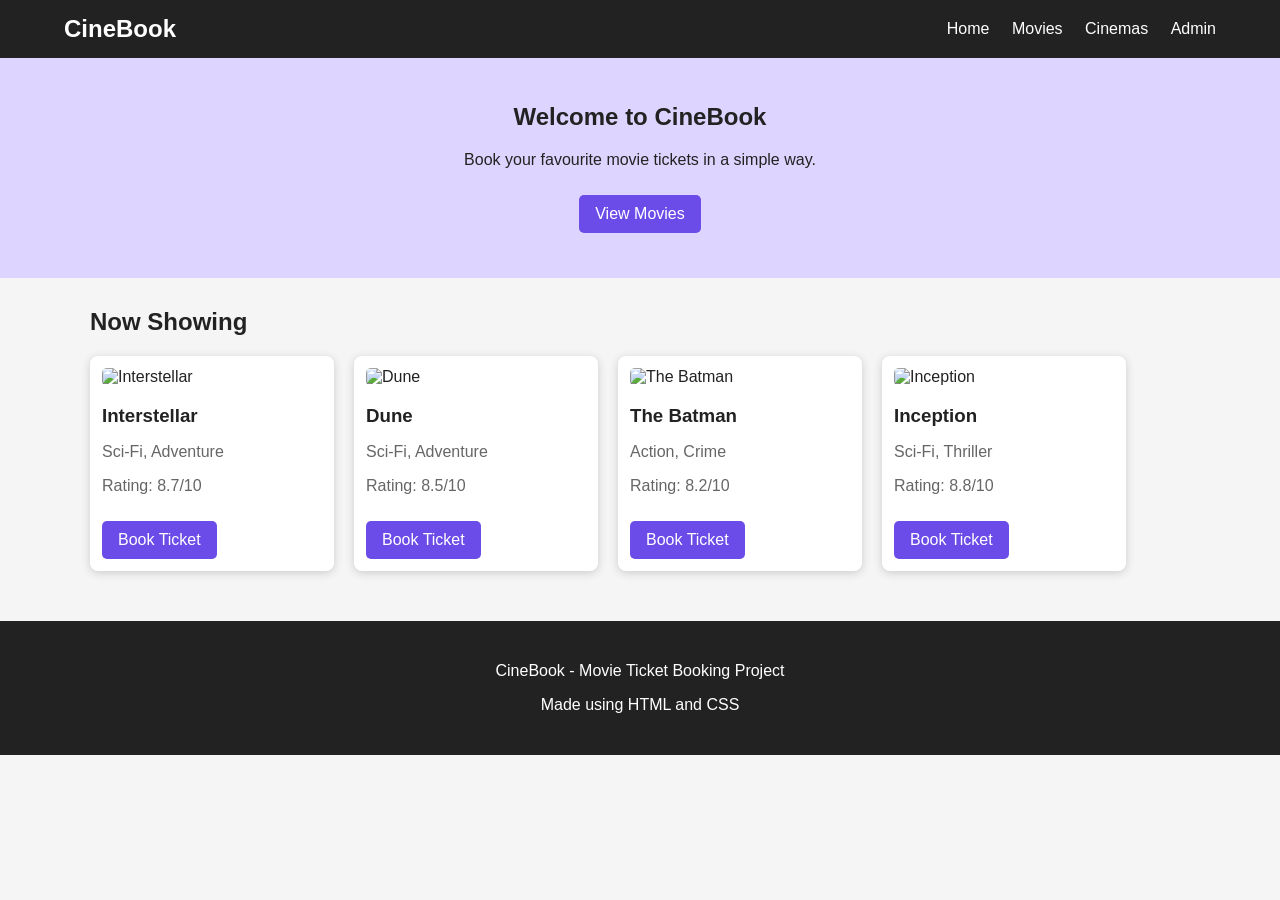
==== index.html @ 4f64648b "added initial files" ====
<!DOCTYPE html>
<html>
<head>
    <title>Home - CineBook</title>
    <meta name="viewport" content="width=device-width, initial-scale=1.0">
    <link rel="stylesheet" href="style.css">
</head>
<body>

<header>
    <nav>
        <h2>CineBook</h2>
        <div>
            <a href="index.html">Home</a>
            <a href="movies.html">Movies</a>
            <a href="cinemas.html">Cinemas</a>
            <a href="admin.html">Admin</a>
        </div>
    </nav>
</header>


<main>
    <section class="hero">
        <h1>Welcome to CineBook</h1>
        <p>Book your favourite movie tickets in a simple way.</p>
        <a class="button" href="movies.html">View Movies</a>
    </section>

    <div class="container">
        <h2>Now Showing</h2>
        <div class="movie-list">
            
    <div class="movie">
        <img src="https://images.unsplash.com/photo-1446776877081-d282a0f896e2?auto=format&fit=crop&w=500&q=80" alt="Interstellar">
        <h3>Interstellar</h3>
        <p>Sci-Fi, Adventure</p>
        <p>Rating: 8.7/10</p>
        <a class="button" href="movie-details.html">Book Ticket</a>
    </div>
    
    <div class="movie">
        <img src="https://images.unsplash.com/photo-1518709268805-4e9042af9f23?auto=format&fit=crop&w=500&q=80" alt="Dune">
        <h3>Dune</h3>
        <p>Sci-Fi, Adventure</p>
        <p>Rating: 8.5/10</p>
        <a class="button" href="movie-details.html">Book Ticket</a>
    </div>
    
    <div class="movie">
        <img src="https://images.unsplash.com/photo-1509347528160-9a9e33742cdb?auto=format&fit=crop&w=500&q=80" alt="The Batman">
        <h3>The Batman</h3>
        <p>Action, Crime</p>
        <p>Rating: 8.2/10</p>
        <a class="button" href="movie-details.html">Book Ticket</a>
    </div>
    
    <div class="movie">
        <img src="https://images.unsplash.com/photo-1536440136628-849c177e76a1?auto=format&fit=crop&w=500&q=80" alt="Inception">
        <h3>Inception</h3>
        <p>Sci-Fi, Thriller</p>
        <p>Rating: 8.8/10</p>
        <a class="button" href="movie-details.html">Book Ticket</a>
    </div>
    
        </div>
    </div>
</main>


<footer>
    <p>CineBook - Movie Ticket Booking Project</p>
    <p>Made using HTML and CSS</p>
</footer>

</body>
</html>
---- style.css ----
body {
    font-family: Arial, sans-serif;
    margin: 0;
    background: #f5f5f5;
    color: #222;
}

header {
    background: #222;
    color: white;
    padding: 15px 0;
}

nav {
    width: 90%;
    margin: auto;
    display: flex;
    justify-content: space-between;
    align-items: center;
}

nav h2 {
    margin: 0;
}

nav a {
    color: white;
    text-decoration: none;
    margin-left: 18px;
}

nav a:hover {
    color: #ffcc66;
}

.container {
    width: 90%;
    max-width: 1100px;
    margin: 30px auto;
}

.hero {
    background: #ddd5ff;
    padding: 45px 25px;
    text-align: center;
}

.hero h1 {
    margin-top: 0;
}

.button {
    display: inline-block;
    background: #6c4ce8;
    color: white;
    padding: 10px 16px;
    text-decoration: none;
    border-radius: 5px;
    margin-top: 10px;
}

.button:hover {
    background: #5135c5;
}

.movie-list {
    display: flex;
    flex-wrap: wrap;
    gap: 20px;
}

.movie {
    background: white;
    width: 220px;
    padding: 12px;
    border-radius: 8px;
    box-shadow: 0 2px 8px #ccc;
}

.movie img {
    width: 100%;
    height: 280px;
    object-fit: cover;
    border-radius: 5px;
}

.movie h3 {
    margin-bottom: 5px;
}

.movie p {
    color: #666;
}

.box {
    background: white;
    padding: 25px;
    border-radius: 8px;
    margin-bottom: 20px;
}

.show {
    display: inline-block;
    border: 1px solid #6c4ce8;
    color: #6c4ce8;
    padding: 9px 13px;
    margin: 5px;
    text-decoration: none;
    border-radius: 4px;
}

.show:hover {
    background: #6c4ce8;
    color: white;
}

.seats {
    display: grid;
    grid-template-columns: repeat(8, 1fr);
    gap: 8px;
    max-width: 500px;
    margin: 25px auto;
}

.seat {
    background: white;
    border: 1px solid #777;
    padding: 9px 3px;
    text-align: center;
    border-radius: 4px;
}

.seat:hover {
    background: #ddd5ff;
}

.booked {
    background: #bbb;
    color: #777;
}

input, select {
    width: 100%;
    padding: 10px;
    margin: 7px 0 15px;
    box-sizing: border-box;
}

table {
    width: 100%;
    background: white;
    border-collapse: collapse;
}

th, td {
    border: 1px solid #ddd;
    padding: 12px;
    text-align: left;
}

th {
    background: #eee;
}

footer {
    margin-top: 50px;
    background: #222;
    color: white;
    text-align: center;
    padding: 25px;
}

@media (max-width: 700px) {
    nav {
        flex-direction: column;
        gap: 12px;
    }

    nav a {
        margin: 0 6px;
    }

    .movie-list {
        justify-content: center;
    }

    .movie {
        width: 190px;
    }

    .movie img {
        height: 240px;
    }

    .seats {
        grid-template-columns: repeat(4, 1fr);
    }
}
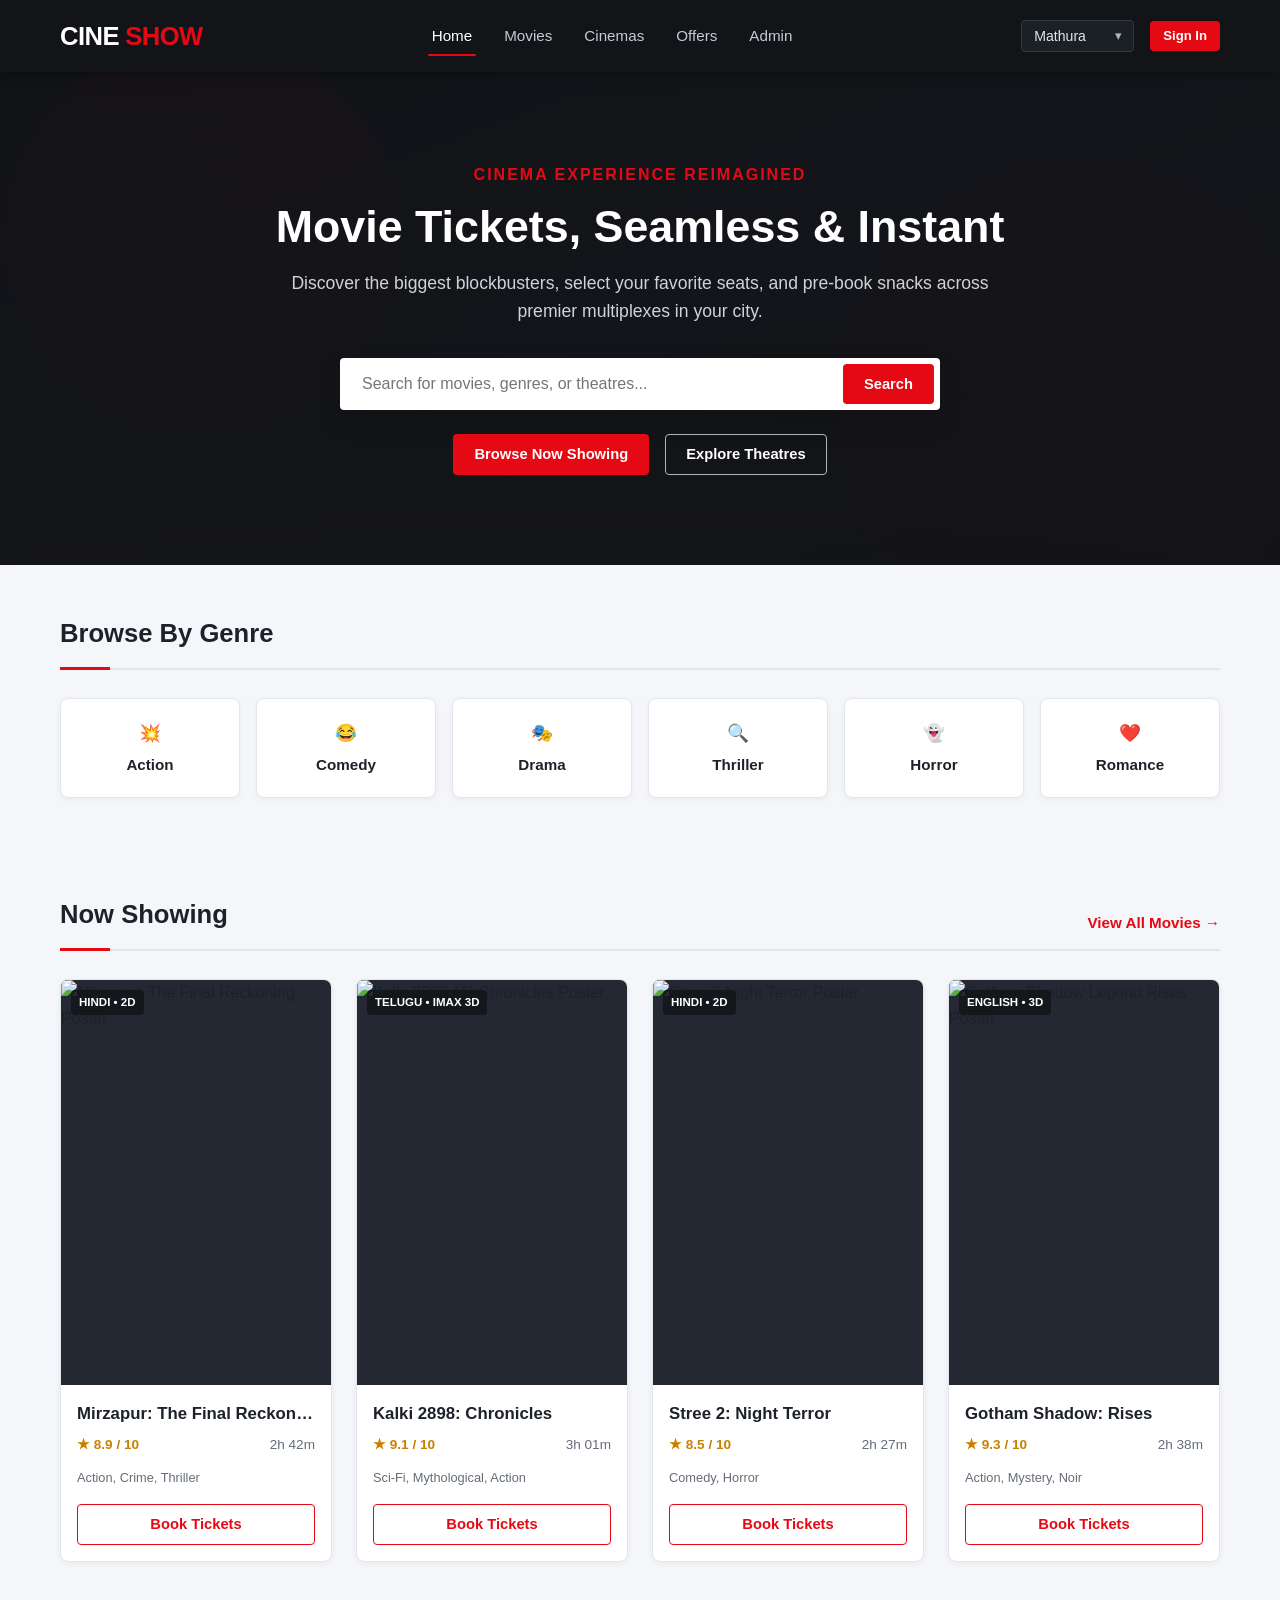
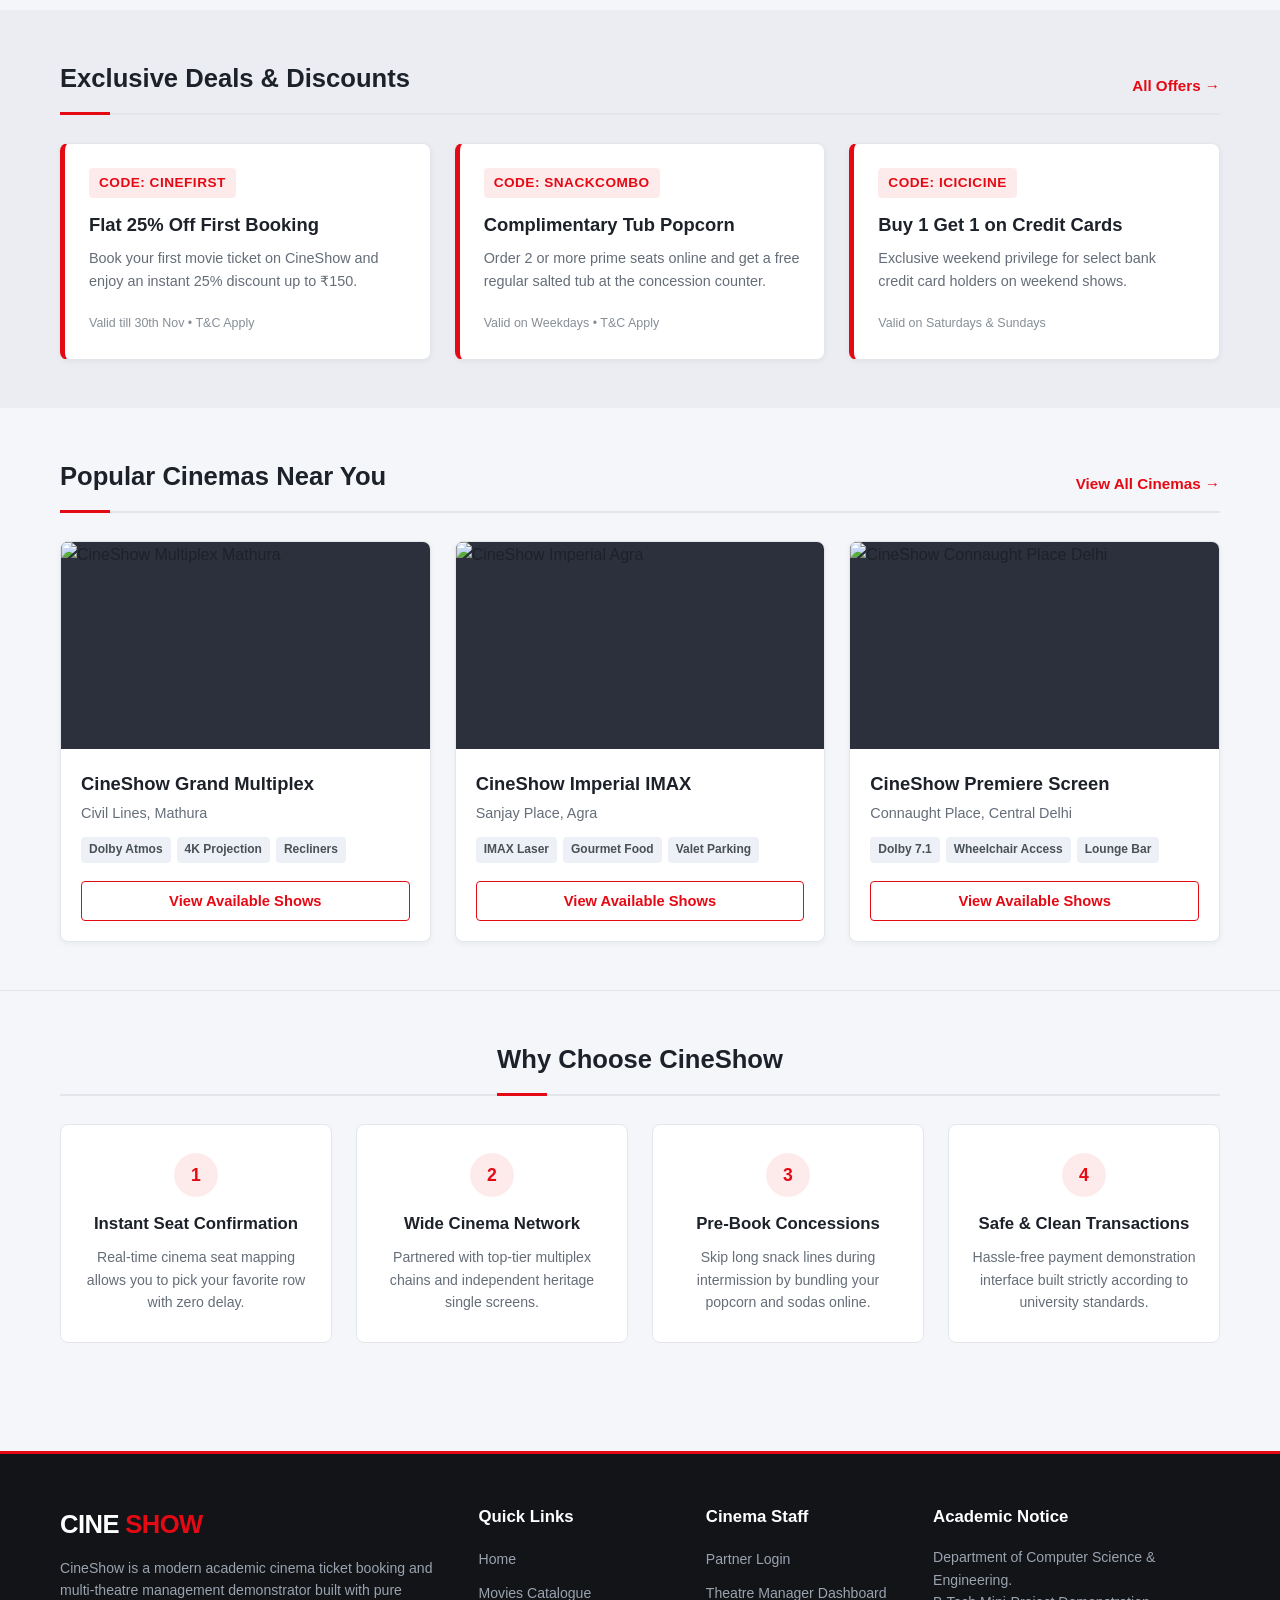
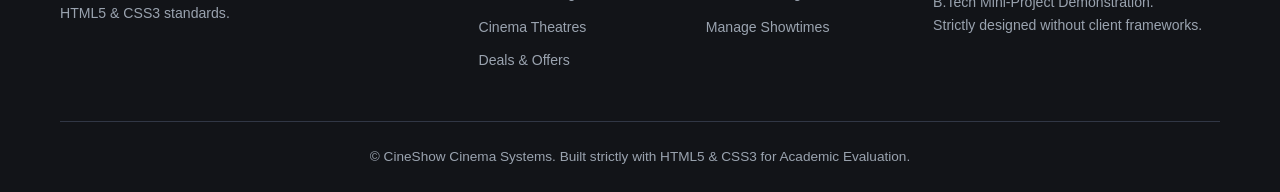
==== commit 14b6dec3: "Sandesh: Added initial files and style.css with images" ====
--- a/index.html
+++ b/index.html
@@ -1,77 +1,338 @@
 <!DOCTYPE html>
-<html>
+<html lang="en">
 <head>
-    <title>Home - CineBook</title>
-    <meta name="viewport" content="width=device-width, initial-scale=1.0">
-    <link rel="stylesheet" href="style.css">
+  <meta charset="UTF-8">
+  <meta name="viewport" content="width=device-width, initial-scale=1.0">
+  <title>CineShow | Movie Ticket Booking & Cinema Platform</title>
+  <link rel="stylesheet" href="css/style.css">
 </head>
 <body>
 
-<header>
-    <nav>
-        <h2>CineBook</h2>
-        <div>
-            <a href="index.html">Home</a>
-            <a href="movies.html">Movies</a>
-            <a href="cinemas.html">Cinemas</a>
-            <a href="admin.html">Admin</a>
-        </div>
-    </nav>
-</header>
-
-
-<main>
-    <section class="hero">
-        <h1>Welcome to CineBook</h1>
-        <p>Book your favourite movie tickets in a simple way.</p>
-        <a class="button" href="movies.html">View Movies</a>
-    </section>
-
+  <!-- Top Global Header -->
+  <header class="site-header">
     <div class="container">
-        <h2>Now Showing</h2>
-        <div class="movie-list">
-            
-    <div class="movie">
-        <img src="https://images.unsplash.com/photo-1446776877081-d282a0f896e2?auto=format&fit=crop&w=500&q=80" alt="Interstellar">
-        <h3>Interstellar</h3>
-        <p>Sci-Fi, Adventure</p>
-        <p>Rating: 8.7/10</p>
-        <a class="button" href="movie-details.html">Book Ticket</a>
+      <a href="index.html" class="brand-logo">
+        <span>CINE</span><span class="brand-highlight">SHOW</span>
+      </a>
+
+      <nav class="site-nav" aria-label="Main Navigation">
+        <ul class="nav-links">
+          <li><a href="index.html" class="nav-link active">Home</a></li>
+          <li><a href="movies.html" class="nav-link">Movies</a></li>
+          <li><a href="cinemas.html" class="nav-link">Cinemas</a></li>
+          <li><a href="offers.html" class="nav-link">Offers</a></li>
+          <li><a href="admin.html" class="nav-link">Admin</a></li>
+        </ul>
+      </nav>
+
+      <div class="header-actions">
+        <div class="city-select-wrap">
+          <label for="headerCity" class="visually-hidden" style="display:none;">City</label>
+          <select id="headerCity" class="city-select" aria-label="Select City">
+            <option value="mathura" selected>Mathura</option>
+            <option value="agra">Agra</option>
+            <option value="delhi">Delhi NCR</option>
+            <option value="noida">Noida</option>
+          </select>
+        </div>
+        <a href="login.html" class="btn btn-primary btn-sm">Sign In</a>
+      </div>
     </div>
-    
-    <div class="movie">
-        <img src="https://images.unsplash.com/photo-1518709268805-4e9042af9f23?auto=format&fit=crop&w=500&q=80" alt="Dune">
-        <h3>Dune</h3>
-        <p>Sci-Fi, Adventure</p>
-        <p>Rating: 8.5/10</p>
-        <a class="button" href="movie-details.html">Book Ticket</a>
+  </header>
+
+  <main class="main-content">
+    <!-- Hero Banner -->
+    <section class="hero-section">
+      <div class="container hero-content">
+        <p class="hero-subtitle">Cinema Experience Reimagined</p>
+        <h1 class="hero-title">Movie Tickets, Seamless &amp; Instant</h1>
+        <p class="hero-desc">Discover the biggest blockbusters, select your favorite seats, and pre-book snacks across premier multiplexes in your city.</p>
+        
+        <form action="movies.html" method="get" class="hero-search-box">
+          <input type="search" name="q" class="hero-search-input" placeholder="Search for movies, genres, or theatres..." required>
+          <button type="submit" class="btn btn-primary">Search</button>
+        </form>
+
+        <div class="hero-cta-group">
+          <a href="movies.html" class="btn btn-primary">Browse Now Showing</a>
+          <a href="cinemas.html" class="btn btn-secondary">Explore Theatres</a>
+        </div>
+      </div>
+    </section>
+
+    <!-- Browse By Genre -->
+    <section class="section-wrapper">
+      <div class="container">
+        <div class="section-head">
+          <h2 class="section-title">Browse By Genre</h2>
+        </div>
+        <div class="grid-6">
+          <a href="movies.html" class="genre-card">
+            <div class="genre-icon">💥</div>
+            <div class="genre-name">Action</div>
+          </a>
+          <a href="movies.html" class="genre-card">
+            <div class="genre-icon">😂</div>
+            <div class="genre-name">Comedy</div>
+          </a>
+          <a href="movies.html" class="genre-card">
+            <div class="genre-icon">🎭</div>
+            <div class="genre-name">Drama</div>
+          </a>
+          <a href="movies.html" class="genre-card">
+            <div class="genre-icon">🔍</div>
+            <div class="genre-name">Thriller</div>
+          </a>
+          <a href="movies.html" class="genre-card">
+            <div class="genre-icon">👻</div>
+            <div class="genre-name">Horror</div>
+          </a>
+          <a href="movies.html" class="genre-card">
+            <div class="genre-icon">❤️</div>
+            <div class="genre-name">Romance</div>
+          </a>
+        </div>
+      </div>
+    </section>
+
+    <!-- Now Showing Section -->
+    <section class="section-wrapper">
+      <div class="container">
+        <div class="section-head">
+          <h2 class="section-title">Now Showing</h2>
+          <a href="movies.html" class="section-link">View All Movies &rarr;</a>
+        </div>
+        
+        <div class="grid-4">
+          <!-- Movie Card 1 -->
+          <article class="movie-card">
+            <div class="movie-poster-wrap">
+              <span class="movie-badge-lang">Hindi • 2D</span>
+              <img src="images/movie1.svg" alt="Mirzapur: The Final Reckoning Poster">
+            </div>
+            <div class="movie-card-body">
+              <h3 class="movie-card-title">Mirzapur: The Final Reckoning</h3>
+              <div class="movie-meta">
+                <span class="movie-rating">★ 8.9 / 10</span>
+                <span>2h 42m</span>
+              </div>
+              <p class="movie-tags">Action, Crime, Thriller</p>
+              <a href="movie-details.html" class="btn btn-outline btn-block">Book Tickets</a>
+            </div>
+          </article>
+
+          <!-- Movie Card 2 -->
+          <article class="movie-card">
+            <div class="movie-poster-wrap">
+              <span class="movie-badge-lang">Telugu • IMAX 3D</span>
+              <img src="images/movie2.svg" alt="Kalki 2898 AD Chronicles Poster">
+            </div>
+            <div class="movie-card-body">
+              <h3 class="movie-card-title">Kalki 2898: Chronicles</h3>
+              <div class="movie-meta">
+                <span class="movie-rating">★ 9.1 / 10</span>
+                <span>3h 01m</span>
+              </div>
+              <p class="movie-tags">Sci-Fi, Mythological, Action</p>
+              <a href="movie-details.html" class="btn btn-outline btn-block">Book Tickets</a>
+            </div>
+          </article>
+
+          <!-- Movie Card 3 -->
+          <article class="movie-card">
+            <div class="movie-poster-wrap">
+              <span class="movie-badge-lang">Hindi • 2D</span>
+              <img src="images/movie3.svg" alt="Stree 2 Night Terror Poster">
+            </div>
+            <div class="movie-card-body">
+              <h3 class="movie-card-title">Stree 2: Night Terror</h3>
+              <div class="movie-meta">
+                <span class="movie-rating">★ 8.5 / 10</span>
+                <span>2h 27m</span>
+              </div>
+              <p class="movie-tags">Comedy, Horror</p>
+              <a href="movie-details.html" class="btn btn-outline btn-block">Book Tickets</a>
+            </div>
+          </article>
+
+          <!-- Movie Card 4 -->
+          <article class="movie-card">
+            <div class="movie-poster-wrap">
+              <span class="movie-badge-lang">English • 3D</span>
+              <img src="images/movie5.svg" alt="Gotham Shadow Legend Rises Poster">
+            </div>
+            <div class="movie-card-body">
+              <h3 class="movie-card-title">Gotham Shadow: Rises</h3>
+              <div class="movie-meta">
+                <span class="movie-rating">★ 9.3 / 10</span>
+                <span>2h 38m</span>
+              </div>
+              <p class="movie-tags">Action, Mystery, Noir</p>
+              <a href="movie-details.html" class="btn btn-outline btn-block">Book Tickets</a>
+            </div>
+          </article>
+        </div>
+      </div>
+    </section>
+
+    <!-- Offers & Promotions Banner Section -->
+    <section class="section-wrapper" style="background-color: #ebedf2;">
+      <div class="container">
+        <div class="section-head">
+          <h2 class="section-title">Exclusive Deals &amp; Discounts</h2>
+          <a href="offers.html" class="section-link">All Offers &rarr;</a>
+        </div>
+        <div class="grid-3">
+          <div class="offer-card">
+            <span class="offer-code-badge">CODE: CINEFIRST</span>
+            <h3 class="offer-title">Flat 25% Off First Booking</h3>
+            <p class="offer-desc">Book your first movie ticket on CineShow and enjoy an instant 25% discount up to ₹150.</p>
+            <span class="offer-expiry">Valid till 30th Nov • T&amp;C Apply</span>
+          </div>
+          <div class="offer-card">
+            <span class="offer-code-badge">CODE: SNACKCOMBO</span>
+            <h3 class="offer-title">Complimentary Tub Popcorn</h3>
+            <p class="offer-desc">Order 2 or more prime seats online and get a free regular salted tub at the concession counter.</p>
+            <span class="offer-expiry">Valid on Weekdays • T&amp;C Apply</span>
+          </div>
+          <div class="offer-card">
+            <span class="offer-code-badge">CODE: ICICICINE</span>
+            <h3 class="offer-title">Buy 1 Get 1 on Credit Cards</h3>
+            <p class="offer-desc">Exclusive weekend privilege for select bank credit card holders on weekend shows.</p>
+            <span class="offer-expiry">Valid on Saturdays &amp; Sundays</span>
+          </div>
+        </div>
+      </div>
+    </section>
+
+    <!-- Popular Theatres -->
+    <section class="section-wrapper">
+      <div class="container">
+        <div class="section-head">
+          <h2 class="section-title">Popular Cinemas Near You</h2>
+          <a href="cinemas.html" class="section-link">View All Cinemas &rarr;</a>
+        </div>
+        <div class="grid-3">
+          <article class="cinema-card">
+            <div class="cinema-card-img">
+              <img src="images/cinema1.svg" alt="CineShow Multiplex Mathura">
+            </div>
+            <div class="cinema-card-content">
+              <h3 class="cinema-card-title">CineShow Grand Multiplex</h3>
+              <p class="cinema-card-location">Civil Lines, Mathura</p>
+              <div class="cinema-facility-tags">
+                <span class="tag-pill">Dolby Atmos</span>
+                <span class="tag-pill">4K Projection</span>
+                <span class="tag-pill">Recliners</span>
+              </div>
+              <a href="cinema-details.html" class="btn btn-outline btn-block">View Available Shows</a>
+            </div>
+          </article>
+
+          <article class="cinema-card">
+            <div class="cinema-card-img">
+              <img src="images/cinema2.svg" alt="CineShow Imperial Agra">
+            </div>
+            <div class="cinema-card-content">
+              <h3 class="cinema-card-title">CineShow Imperial IMAX</h3>
+              <p class="cinema-card-location">Sanjay Place, Agra</p>
+              <div class="cinema-facility-tags">
+                <span class="tag-pill">IMAX Laser</span>
+                <span class="tag-pill">Gourmet Food</span>
+                <span class="tag-pill">Valet Parking</span>
+              </div>
+              <a href="cinema-details.html" class="btn btn-outline btn-block">View Available Shows</a>
+            </div>
+          </article>
+
+          <article class="cinema-card">
+            <div class="cinema-card-img">
+              <img src="images/cinema3.svg" alt="CineShow Connaught Place Delhi">
+            </div>
+            <div class="cinema-card-content">
+              <h3 class="cinema-card-title">CineShow Premiere Screen</h3>
+              <p class="cinema-card-location">Connaught Place, Central Delhi</p>
+              <div class="cinema-facility-tags">
+                <span class="tag-pill">Dolby 7.1</span>
+                <span class="tag-pill">Wheelchair Access</span>
+                <span class="tag-pill">Lounge Bar</span>
+              </div>
+              <a href="cinema-details.html" class="btn btn-outline btn-block">View Available Shows</a>
+            </div>
+          </article>
+        </div>
+      </div>
+    </section>
+
+    <!-- Why CineShow -->
+    <section class="section-wrapper" style="border-top: 1px solid var(--border-color);">
+      <div class="container">
+        <div class="section-head" style="justify-content: center; text-align: center;">
+          <h2 class="section-title">Why Choose CineShow</h2>
+        </div>
+        <div class="features-container">
+          <div class="feature-box">
+            <div class="feature-number">1</div>
+            <h3 class="feature-title">Instant Seat Confirmation</h3>
+            <p class="feature-desc">Real-time cinema seat mapping allows you to pick your favorite row with zero delay.</p>
+          </div>
+          <div class="feature-box">
+            <div class="feature-number">2</div>
+            <h3 class="feature-title">Wide Cinema Network</h3>
+            <p class="feature-desc">Partnered with top-tier multiplex chains and independent heritage single screens.</p>
+          </div>
+          <div class="feature-box">
+            <div class="feature-number">3</div>
+            <h3 class="feature-title">Pre-Book Concessions</h3>
+            <p class="feature-desc">Skip long snack lines during intermission by bundling your popcorn and sodas online.</p>
+          </div>
+          <div class="feature-box">
+            <div class="feature-number">4</div>
+            <h3 class="feature-title">Safe &amp; Clean Transactions</h3>
+            <p class="feature-desc">Hassle-free payment demonstration interface built strictly according to university standards.</p>
+          </div>
+        </div>
+      </div>
+    </section>
+  </main>
+
+  <!-- Global Footer -->
+  <footer class="site-footer">
+    <div class="container">
+      <div class="footer-top-grid">
+        <div class="footer-col">
+          <div class="brand-logo" style="margin-bottom: 12px;">
+            <span>CINE</span><span class="brand-highlight">SHOW</span>
+          </div>
+          <p>CineShow is a modern academic cinema ticket booking and multi-theatre management demonstrator built with pure HTML5 &amp; CSS3 standards.</p>
+        </div>
+        <div class="footer-col">
+          <h4>Quick Links</h4>
+          <ul class="footer-links">
+            <li><a href="index.html">Home</a></li>
+            <li><a href="movies.html">Movies Catalogue</a></li>
+            <li><a href="cinemas.html">Cinema Theatres</a></li>
+            <li><a href="offers.html">Deals &amp; Offers</a></li>
+          </ul>
+        </div>
+        <div class="footer-col">
+          <h4>Cinema Staff</h4>
+          <ul class="footer-links">
+            <li><a href="login.html">Partner Login</a></li>
+            <li><a href="admin.html">Theatre Manager Dashboard</a></li>
+            <li><a href="admin.html">Manage Showtimes</a></li>
+          </ul>
+        </div>
+        <div class="footer-col">
+          <h4>Academic Notice</h4>
+          <p>Department of Computer Science &amp; Engineering.<br>B.Tech Mini-Project Demonstration.<br>Strictly designed without client frameworks.</p>
+        </div>
+      </div>
+      <div class="footer-bottom">
+        <p>&copy; CineShow Cinema Systems. Built strictly with HTML5 &amp; CSS3 for Academic Evaluation.</p>
+      </div>
     </div>
-    
-    <div class="movie">
-        <img src="https://images.unsplash.com/photo-1509347528160-9a9e33742cdb?auto=format&fit=crop&w=500&q=80" alt="The Batman">
-        <h3>The Batman</h3>
-        <p>Action, Crime</p>
-        <p>Rating: 8.2/10</p>
-        <a class="button" href="movie-details.html">Book Ticket</a>
-    </div>
-    
-    <div class="movie">
-        <img src="https://images.unsplash.com/photo-1536440136628-849c177e76a1?auto=format&fit=crop&w=500&q=80" alt="Inception">
-        <h3>Inception</h3>
-        <p>Sci-Fi, Thriller</p>
-        <p>Rating: 8.8/10</p>
-        <a class="button" href="movie-details.html">Book Ticket</a>
-    </div>
-    
-        </div>
-    </div>
-</main>
-
-
-<footer>
-    <p>CineBook - Movie Ticket Booking Project</p>
-    <p>Made using HTML and CSS</p>
-</footer>
+  </footer>
 
 </body>
 </html>
--- a/css/style.css
+++ b/css/style.css
@@ -0,0 +1,1570 @@
+/* ==========================================================================
+   CineShow - Movie Ticket Booking & Cinema Management System
+   Unified Stylesheet (Pure CSS3)
+   ========================================================================== */
+
+/* 1. CSS Variables & Theme Definition */
+:root {
+  --primary: #e50914;
+  --primary-hover: #b80710;
+  --primary-soft: rgba(229, 9, 20, 0.08);
+  --dark: #121418;
+  --dark-surface: #1b1f26;
+  --dark-card: #232832;
+  --bg-color: #f4f6f9;
+  --surface: #ffffff;
+  --text-main: #1d2129;
+  --text-muted: #656d78;
+  --text-light: #ffffff;
+  --border-color: #e2e6eb;
+  --border-dark: #313745;
+  --rating-gold: #f5a623;
+  --seat-available: #e4e7eb;
+  --seat-selected: #e50914;
+  --seat-booked: #8c96a3;
+  --success: #28a745;
+
+  /* Typography & Sizing */
+  --font-stack: -apple-system, BlinkMacSystemFont, "Segoe UI", Roboto, Oxygen, Ubuntu, Cantarell, "Open Sans", sans-serif;
+  --radius-sm: 4px;
+  --radius-md: 8px;
+  --radius-lg: 12px;
+  --shadow-sm: 0 2px 6px rgba(0, 0, 0, 0.05);
+  --shadow-md: 0 6px 16px rgba(0, 0, 0, 0.08);
+  --shadow-lg: 0 12px 28px rgba(0, 0, 0, 0.12);
+  --transition: all 0.25s ease-in-out;
+  --container-max: 1200px;
+}
+
+/* 2. Reset & Box Sizing */
+*, *::before, *::after {
+  box-sizing: border-box;
+  margin: 0;
+  padding: 0;
+}
+
+html {
+  font-size: 16px;
+  scroll-behavior: smooth;
+}
+
+body {
+  font-family: var(--font-stack);
+  background-color: var(--bg-color);
+  color: var(--text-main);
+  line-height: 1.6;
+  min-height: 100vh;
+  display: flex;
+  flex-direction: column;
+}
+
+img {
+  max-width: 100%;
+  height: auto;
+  display: block;
+}
+
+a {
+  color: inherit;
+  text-decoration: none;
+  transition: var(--transition);
+}
+
+ul, ol {
+  list-style: none;
+}
+
+/* 3. Base Layout Containers */
+.container {
+  width: 100%;
+  max-width: var(--container-max);
+  margin-left: auto;
+  margin-right: auto;
+  padding-left: 20px;
+  padding-right: 20px;
+}
+
+.main-content {
+  flex: 1 0 auto;
+  padding-bottom: 60px;
+}
+
+.page-header-band {
+  background: linear-gradient(135deg, var(--dark) 0%, var(--dark-surface) 100%);
+  color: var(--text-light);
+  padding: 40px 0;
+  margin-bottom: 40px;
+  border-bottom: 3px solid var(--primary);
+}
+
+.page-header-band h1 {
+  font-size: 2rem;
+  font-weight: 700;
+  margin-bottom: 8px;
+}
+
+.page-header-band p {
+  color: #adb5bd;
+  font-size: 1rem;
+}
+
+/* 4. Global Header & Navigation */
+.site-header {
+  background-color: var(--dark);
+  color: var(--text-light);
+  position: sticky;
+  top: 0;
+  z-index: 1000;
+  box-shadow: 0 4px 12px rgba(0, 0, 0, 0.25);
+}
+
+.site-header .container {
+  display: flex;
+  align-items: center;
+  justify-content: space-between;
+  height: 72px;
+}
+
+.brand-logo {
+  display: flex;
+  align-items: center;
+  gap: 6px;
+  font-size: 1.6rem;
+  font-weight: 800;
+  letter-spacing: -0.5px;
+  color: var(--text-light);
+}
+
+.brand-logo .brand-highlight {
+  color: var(--primary);
+}
+
+.site-nav {
+  display: flex;
+  align-items: center;
+}
+
+.nav-links {
+  display: flex;
+  align-items: center;
+  gap: 24px;
+}
+
+.nav-link {
+  font-size: 0.95rem;
+  font-weight: 500;
+  color: #c5cbd5;
+  padding: 8px 4px;
+  position: relative;
+}
+
+.nav-link:hover,
+.nav-link.active {
+  color: var(--text-light);
+}
+
+.nav-link.active::after {
+  content: "";
+  position: absolute;
+  bottom: -4px;
+  left: 0;
+  width: 100%;
+  height: 2px;
+  background-color: var(--primary);
+  border-radius: 2px;
+}
+
+.header-actions {
+  display: flex;
+  align-items: center;
+  gap: 16px;
+}
+
+.city-select-wrap {
+  position: relative;
+}
+
+.city-select {
+  appearance: none;
+  -webkit-appearance: none;
+  background: var(--dark-surface);
+  border: 1px solid var(--border-dark);
+  color: #e2e6eb;
+  padding: 7px 32px 7px 12px;
+  border-radius: var(--radius-sm);
+  font-size: 0.88rem;
+  font-weight: 500;
+  cursor: pointer;
+  outline: none;
+}
+
+.city-select:focus {
+  border-color: var(--primary);
+}
+
+.city-select-wrap::after {
+  content: "▾";
+  position: absolute;
+  right: 12px;
+  top: 50%;
+  transform: translateY(-50%);
+  color: #adb5bd;
+  pointer-events: none;
+  font-size: 0.8rem;
+}
+
+/* 5. Buttons */
+.btn {
+  display: inline-flex;
+  align-items: center;
+  justify-content: center;
+  padding: 9px 20px;
+  font-size: 0.92rem;
+  font-weight: 600;
+  border-radius: var(--radius-sm);
+  border: 1px solid transparent;
+  cursor: pointer;
+  text-align: center;
+  transition: var(--transition);
+  line-height: 1.4;
+}
+
+.btn-primary {
+  background-color: var(--primary);
+  color: var(--text-light);
+}
+
+.btn-primary:hover {
+  background-color: var(--primary-hover);
+  color: var(--text-light);
+}
+
+.btn-secondary {
+  background-color: transparent;
+  border-color: #adb5bd;
+  color: var(--text-light);
+}
+
+.btn-secondary:hover {
+  background-color: rgba(255, 255, 255, 0.1);
+  color: var(--text-light);
+}
+
+.btn-outline {
+  background-color: transparent;
+  border-color: var(--primary);
+  color: var(--primary);
+}
+
+.btn-outline:hover {
+  background-color: var(--primary);
+  color: var(--text-light);
+}
+
+.btn-sm {
+  padding: 5px 12px;
+  font-size: 0.82rem;
+}
+
+.btn-block {
+  display: block;
+  width: 100%;
+}
+
+/* 6. Hero Section (Home) */
+.hero-section {
+  position: relative;
+  background: linear-gradient(rgba(18, 20, 24, 0.85), rgba(18, 20, 24, 0.95)),
+              url('../images/hero-banner.svg') center/cover no-repeat;
+  color: var(--text-light);
+  padding: 90px 0;
+  text-align: center;
+}
+
+.hero-content {
+  max-width: 800px;
+  margin: 0 auto;
+}
+
+.hero-subtitle {
+  color: var(--primary);
+  font-size: 1rem;
+  font-weight: 700;
+  text-transform: uppercase;
+  letter-spacing: 2px;
+  margin-bottom: 12px;
+}
+
+.hero-title {
+  font-size: 2.8rem;
+  font-weight: 800;
+  line-height: 1.2;
+  margin-bottom: 16px;
+}
+
+.hero-desc {
+  font-size: 1.1rem;
+  color: #ced4da;
+  margin-bottom: 32px;
+}
+
+.hero-search-box {
+  display: flex;
+  max-width: 600px;
+  margin: 0 auto 24px;
+  background: var(--surface);
+  border-radius: var(--radius-sm);
+  padding: 6px;
+  box-shadow: var(--shadow-lg);
+}
+
+.hero-search-input {
+  flex: 1;
+  border: none;
+  padding: 10px 16px;
+  font-size: 1rem;
+  outline: none;
+  color: var(--text-main);
+}
+
+.hero-cta-group {
+  display: flex;
+  justify-content: center;
+  gap: 16px;
+}
+
+/* 7. Section Titles & Grids */
+.section-wrapper {
+  padding: 48px 0;
+}
+
+.section-head {
+  display: flex;
+  align-items: flex-end;
+  justify-content: space-between;
+  margin-bottom: 28px;
+  border-bottom: 2px solid var(--border-color);
+  padding-bottom: 14px;
+}
+
+.section-title {
+  font-size: 1.6rem;
+  font-weight: 700;
+  color: var(--text-main);
+  position: relative;
+}
+
+.section-title::after {
+  content: "";
+  position: absolute;
+  bottom: -16px;
+  left: 0;
+  width: 50px;
+  height: 3px;
+  background-color: var(--primary);
+}
+
+.section-link {
+  color: var(--primary);
+  font-weight: 600;
+  font-size: 0.95rem;
+}
+
+.section-link:hover {
+  text-decoration: underline;
+}
+
+/* Grid Systems */
+.grid-4 {
+  display: grid;
+  grid-template-columns: repeat(4, 1fr);
+  gap: 24px;
+}
+
+.grid-3 {
+  display: grid;
+  grid-template-columns: repeat(3, 1fr);
+  gap: 24px;
+}
+
+.grid-6 {
+  display: grid;
+  grid-template-columns: repeat(6, 1fr);
+  gap: 16px;
+}
+
+/* 8. Genre Pill Cards */
+.genre-card {
+  background: var(--surface);
+  border: 1px solid var(--border-color);
+  border-radius: var(--radius-md);
+  padding: 20px 12px;
+  text-align: center;
+  box-shadow: var(--shadow-sm);
+  transition: var(--transition);
+}
+
+.genre-card:hover {
+  border-color: var(--primary);
+  transform: translateY(-3px);
+  box-shadow: var(--shadow-md);
+}
+
+.genre-icon {
+  font-size: 1.1rem;
+  font-weight: 700;
+  color: var(--primary);
+  margin-bottom: 6px;
+}
+
+.genre-name {
+  font-size: 0.95rem;
+  font-weight: 600;
+}
+
+/* 9. Movie Cards */
+.movie-card {
+  background: var(--surface);
+  border-radius: var(--radius-md);
+  overflow: hidden;
+  box-shadow: var(--shadow-sm);
+  border: 1px solid var(--border-color);
+  display: flex;
+  flex-direction: column;
+  transition: var(--transition);
+}
+
+.movie-card:hover {
+  transform: translateY(-5px);
+  box-shadow: var(--shadow-md);
+}
+
+.movie-poster-wrap {
+  position: relative;
+  background: #232832;
+  aspect-ratio: 2/3;
+  overflow: hidden;
+}
+
+.movie-poster-wrap img {
+  width: 100%;
+  height: 100%;
+  object-fit: cover;
+}
+
+.movie-badge-lang {
+  position: absolute;
+  top: 10px;
+  left: 10px;
+  background: rgba(18, 20, 24, 0.85);
+  color: #fff;
+  font-size: 0.72rem;
+  font-weight: 600;
+  padding: 3px 8px;
+  border-radius: var(--radius-sm);
+  text-transform: uppercase;
+}
+
+.movie-card-body {
+  padding: 16px;
+  display: flex;
+  flex-direction: column;
+  flex: 1;
+}
+
+.movie-card-title {
+  font-size: 1.05rem;
+  font-weight: 700;
+  margin-bottom: 6px;
+  white-space: nowrap;
+  overflow: hidden;
+  text-overflow: ellipsis;
+}
+
+.movie-meta {
+  display: flex;
+  align-items: center;
+  justify-content: space-between;
+  font-size: 0.85rem;
+  color: var(--text-muted);
+  margin-bottom: 12px;
+}
+
+.movie-rating {
+  font-weight: 700;
+  color: #c98000;
+}
+
+.movie-tags {
+  font-size: 0.8rem;
+  color: var(--text-muted);
+  margin-bottom: 16px;
+  flex-grow: 1;
+}
+
+/* 10. Cinema Cards */
+.cinema-card {
+  background: var(--surface);
+  border-radius: var(--radius-md);
+  border: 1px solid var(--border-color);
+  overflow: hidden;
+  box-shadow: var(--shadow-sm);
+  display: flex;
+  flex-direction: column;
+  transition: var(--transition);
+}
+
+.cinema-card:hover {
+  box-shadow: var(--shadow-md);
+  transform: translateY(-3px);
+}
+
+.cinema-card-img {
+  aspect-ratio: 16/9;
+  background: #2b303c;
+}
+
+.cinema-card-img img {
+  width: 100%;
+  height: 100%;
+  object-fit: cover;
+}
+
+.cinema-card-content {
+  padding: 20px;
+  display: flex;
+  flex-direction: column;
+  flex: 1;
+}
+
+.cinema-card-title {
+  font-size: 1.15rem;
+  font-weight: 700;
+  margin-bottom: 4px;
+}
+
+.cinema-card-location {
+  color: var(--text-muted);
+  font-size: 0.9rem;
+  margin-bottom: 12px;
+}
+
+.cinema-facility-tags {
+  display: flex;
+  flex-wrap: wrap;
+  gap: 6px;
+  margin-bottom: 18px;
+  flex-grow: 1;
+}
+
+.tag-pill {
+  background: #edf1f7;
+  color: #495057;
+  font-size: 0.75rem;
+  padding: 3px 8px;
+  border-radius: var(--radius-sm);
+  font-weight: 600;
+}
+
+/* 11. Offer / Deal Cards */
+.offer-card {
+  background: var(--surface);
+  border: 1px solid var(--border-color);
+  border-left: 5px solid var(--primary);
+  border-radius: var(--radius-md);
+  padding: 24px;
+  box-shadow: var(--shadow-sm);
+}
+
+.offer-code-badge {
+  display: inline-block;
+  background: var(--primary-soft);
+  color: var(--primary);
+  font-weight: 700;
+  font-size: 0.85rem;
+  padding: 4px 10px;
+  border-radius: var(--radius-sm);
+  margin-bottom: 12px;
+  letter-spacing: 0.5px;
+}
+
+.offer-title {
+  font-size: 1.15rem;
+  font-weight: 700;
+  margin-bottom: 8px;
+}
+
+.offer-desc {
+  font-size: 0.9rem;
+  color: var(--text-muted);
+  margin-bottom: 16px;
+}
+
+.offer-expiry {
+  font-size: 0.78rem;
+  color: #868e96;
+}
+
+/* 12. Feature Highlights (Why Choose CineShow) */
+.features-container {
+  display: grid;
+  grid-template-columns: repeat(4, 1fr);
+  gap: 24px;
+}
+
+.feature-box {
+  background: var(--surface);
+  padding: 28px 20px;
+  border-radius: var(--radius-md);
+  text-align: center;
+  border: 1px solid var(--border-color);
+}
+
+.feature-number {
+  display: inline-flex;
+  width: 44px;
+  height: 44px;
+  border-radius: 50%;
+  background: var(--primary-soft);
+  color: var(--primary);
+  font-size: 1.1rem;
+  font-weight: 800;
+  align-items: center;
+  justify-content: center;
+  margin-bottom: 14px;
+}
+
+.feature-title {
+  font-size: 1.05rem;
+  font-weight: 700;
+  margin-bottom: 8px;
+}
+
+.feature-desc {
+  font-size: 0.88rem;
+  color: var(--text-muted);
+}
+
+/* 13. Filter Layout (Movies Page) */
+.catalog-layout {
+  display: grid;
+  grid-template-columns: 260px 1fr;
+  gap: 30px;
+}
+
+.filter-sidebar {
+  background: var(--surface);
+  border: 1px solid var(--border-color);
+  border-radius: var(--radius-md);
+  padding: 24px;
+  height: fit-content;
+}
+
+.filter-group {
+  border: none;
+  padding: 0;
+  margin-bottom: 24px;
+}
+
+.filter-legend {
+  font-size: 1rem;
+  font-weight: 700;
+  color: var(--text-main);
+  margin-bottom: 12px;
+  width: 100%;
+  border-bottom: 1px solid var(--border-color);
+  padding-bottom: 6px;
+}
+
+.filter-item {
+  display: flex;
+  align-items: center;
+  gap: 10px;
+  margin-bottom: 10px;
+  font-size: 0.92rem;
+  color: #3b4049;
+  cursor: pointer;
+}
+
+.filter-item input[type="checkbox"],
+.filter-item input[type="radio"] {
+  accent-color: var(--primary);
+  width: 16px;
+  height: 16px;
+}
+
+/* 14. Movie Details Hero & Cast */
+.movie-details-hero {
+  background: linear-gradient(135deg, var(--dark) 0%, var(--dark-card) 100%);
+  color: var(--text-light);
+  padding: 50px 0;
+  margin-bottom: 40px;
+}
+
+.details-grid {
+  display: grid;
+  grid-template-columns: 280px 1fr;
+  gap: 40px;
+  align-items: center;
+}
+
+.details-poster {
+  border-radius: var(--radius-md);
+  overflow: hidden;
+  box-shadow: 0 10px 30px rgba(0,0,0,0.5);
+  border: 2px solid var(--border-dark);
+}
+
+.details-info h1 {
+  font-size: 2.4rem;
+  font-weight: 800;
+  margin-bottom: 12px;
+}
+
+.details-badges {
+  display: flex;
+  flex-wrap: wrap;
+  gap: 8px;
+  margin-bottom: 18px;
+}
+
+.badge-tag {
+  background: var(--dark-surface);
+  border: 1px solid var(--border-dark);
+  padding: 4px 10px;
+  border-radius: var(--radius-sm);
+  font-size: 0.85rem;
+}
+
+.details-synopsis {
+  font-size: 1rem;
+  color: #ced4da;
+  margin-bottom: 24px;
+  max-width: 800px;
+}
+
+.details-meta-list {
+  display: grid;
+  grid-template-columns: repeat(2, 1fr);
+  gap: 10px;
+  margin-bottom: 28px;
+  font-size: 0.92rem;
+}
+
+.details-meta-list dt {
+  color: #8c96a3;
+  font-weight: 600;
+}
+
+.details-meta-list dd {
+  color: #ffffff;
+  font-weight: 500;
+}
+
+.cast-grid {
+  display: grid;
+  grid-template-columns: repeat(4, 1fr);
+  gap: 20px;
+}
+
+.cast-card {
+  background: var(--surface);
+  border: 1px solid var(--border-color);
+  border-radius: var(--radius-md);
+  padding: 16px;
+  text-align: center;
+}
+
+.cast-name {
+  font-weight: 700;
+  font-size: 0.95rem;
+}
+
+.cast-role {
+  font-size: 0.82rem;
+  color: var(--text-muted);
+}
+
+/* 15. Cinema Showtimes Table-Style Component */
+.cinema-show-box {
+  background: var(--surface);
+  border: 1px solid var(--border-color);
+  border-radius: var(--radius-md);
+  padding: 24px;
+  margin-bottom: 24px;
+  box-shadow: var(--shadow-sm);
+}
+
+.cinema-show-box h3 {
+  font-size: 1.25rem;
+  font-weight: 700;
+  margin-bottom: 6px;
+}
+
+.cinema-show-box p {
+  font-size: 0.88rem;
+  color: var(--text-muted);
+  margin-bottom: 16px;
+}
+
+.showtime-badges {
+  display: flex;
+  flex-wrap: wrap;
+  gap: 12px;
+}
+
+.showtime-btn {
+  display: inline-flex;
+  flex-direction: column;
+  align-items: center;
+  padding: 8px 16px;
+  border: 1px solid var(--border-color);
+  border-radius: var(--radius-sm);
+  background: #fdfdfd;
+  transition: var(--transition);
+}
+
+.showtime-btn:hover {
+  border-color: var(--primary);
+  background: var(--primary-soft);
+}
+
+.showtime-btn .time {
+  font-size: 0.92rem;
+  font-weight: 700;
+  color: var(--text-main);
+}
+
+.showtime-btn .format {
+  font-size: 0.72rem;
+  color: var(--text-muted);
+}
+
+/* 16. Booking Multi-step Form */
+.booking-form-card {
+  background: var(--surface);
+  border: 1px solid var(--border-color);
+  border-radius: var(--radius-md);
+  padding: 36px;
+  box-shadow: var(--shadow-sm);
+  max-width: 800px;
+  margin: 0 auto;
+}
+
+.form-step {
+  margin-bottom: 30px;
+  padding-bottom: 24px;
+  border-bottom: 1px solid var(--border-color);
+}
+
+.form-step:last-child {
+  border-bottom: none;
+  margin-bottom: 0;
+  padding-bottom: 0;
+}
+
+.step-header {
+  display: flex;
+  align-items: center;
+  gap: 12px;
+  margin-bottom: 16px;
+}
+
+.step-num {
+  width: 32px;
+  height: 32px;
+  border-radius: 50%;
+  background: var(--primary);
+  color: #fff;
+  display: flex;
+  align-items: center;
+  justify-content: center;
+  font-weight: 700;
+  font-size: 0.9rem;
+}
+
+.step-title {
+  font-size: 1.15rem;
+  font-weight: 700;
+}
+
+.form-group {
+  margin-bottom: 18px;
+}
+
+.form-label {
+  display: block;
+  font-size: 0.9rem;
+  font-weight: 600;
+  margin-bottom: 6px;
+  color: #2b303c;
+}
+
+.form-control {
+  width: 100%;
+  padding: 10px 14px;
+  font-size: 0.95rem;
+  border: 1px solid var(--border-color);
+  border-radius: var(--radius-sm);
+  outline: none;
+  background-color: #ffffff;
+  transition: var(--transition);
+}
+
+.form-control:focus {
+  border-color: var(--primary);
+  box-shadow: 0 0 0 3px var(--primary-soft);
+}
+
+.radio-tile-group {
+  display: grid;
+  grid-template-columns: repeat(auto-fit, minmax(130px, 1fr));
+  gap: 12px;
+}
+
+.radio-tile-label {
+  display: block;
+  cursor: pointer;
+}
+
+.radio-tile-label input[type="radio"] {
+  display: none;
+}
+
+.radio-tile-card {
+  border: 1px solid var(--border-color);
+  padding: 12px 10px;
+  border-radius: var(--radius-sm);
+  text-align: center;
+  transition: var(--transition);
+  background: #fff;
+}
+
+.radio-tile-label input[type="radio"]:checked + .radio-tile-card {
+  border-color: var(--primary);
+  background: var(--primary-soft);
+  color: var(--primary);
+  font-weight: 700;
+}
+
+/* 17. Cinema Seating Layout */
+.seating-wrapper {
+  background: var(--surface);
+  border: 1px solid var(--border-color);
+  border-radius: var(--radius-md);
+  padding: 36px 20px;
+  max-width: 860px;
+  margin: 0 auto;
+  box-shadow: var(--shadow-sm);
+}
+
+.screen-indicator {
+  max-width: 550px;
+  margin: 0 auto 40px;
+  text-align: center;
+}
+
+.screen-bar {
+  height: 8px;
+  background: #2b303c;
+  border-radius: 50% 50% 0 0 / 100% 100% 0 0;
+  box-shadow: 0 3px 8px rgba(0, 0, 0, 0.2);
+  margin-bottom: 8px;
+}
+
+.screen-text {
+  font-size: 0.78rem;
+  letter-spacing: 3px;
+  color: var(--text-muted);
+  text-transform: uppercase;
+  font-weight: 700;
+}
+
+.seat-legend {
+  display: flex;
+  justify-content: center;
+  gap: 30px;
+  margin-bottom: 36px;
+  font-size: 0.88rem;
+}
+
+.legend-item {
+  display: flex;
+  align-items: center;
+  gap: 8px;
+}
+
+.seat-demo {
+  width: 22px;
+  height: 22px;
+  border-radius: 4px 4px 2px 2px;
+  display: inline-block;
+}
+
+.seat-demo.available {
+  background: var(--seat-available);
+  border: 1px solid #ced4da;
+}
+
+.seat-demo.selected {
+  background: var(--seat-selected);
+  border: 1px solid var(--primary-hover);
+}
+
+.seat-demo.booked {
+  background: var(--seat-booked);
+}
+
+.seat-grid {
+  display: flex;
+  flex-direction: column;
+  gap: 12px;
+  align-items: center;
+  margin-bottom: 40px;
+}
+
+.seat-row {
+  display: flex;
+  align-items: center;
+  gap: 10px;
+}
+
+.seat-row-name {
+  width: 24px;
+  font-weight: 700;
+  font-size: 0.9rem;
+  color: var(--text-muted);
+  text-align: center;
+}
+
+.seat-units {
+  display: flex;
+  gap: 8px;
+}
+
+.seat-spacer {
+  width: 20px;
+}
+
+.seat-box {
+  width: 32px;
+  height: 32px;
+  border-radius: 4px 4px 2px 2px;
+  display: flex;
+  align-items: center;
+  justify-content: center;
+  font-size: 0.75rem;
+  font-weight: 600;
+  user-select: none;
+  border: 1px solid #cfd5dc;
+}
+
+.seat-box.available {
+  background: var(--seat-available);
+  color: #3b4049;
+}
+
+.seat-box.selected {
+  background: var(--seat-selected);
+  color: #ffffff;
+  border-color: var(--primary-hover);
+}
+
+.seat-box.booked {
+  background: var(--seat-booked);
+  color: #ffffff;
+  cursor: not-allowed;
+  border-color: #7b8593;
+}
+
+/* 18. Checkout & Pricing Summary */
+.checkout-layout {
+  display: grid;
+  grid-template-columns: 1fr 380px;
+  gap: 30px;
+}
+
+.order-box {
+  background: var(--surface);
+  border: 1px solid var(--border-color);
+  border-radius: var(--radius-md);
+  padding: 28px;
+  box-shadow: var(--shadow-sm);
+  margin-bottom: 24px;
+}
+
+.snack-card-item {
+  display: flex;
+  align-items: center;
+  justify-content: space-between;
+  padding: 14px 0;
+  border-bottom: 1px solid var(--border-color);
+}
+
+.snack-card-item:last-child {
+  border-bottom: none;
+}
+
+.snack-info {
+  display: flex;
+  align-items: center;
+  gap: 12px;
+}
+
+.snack-price {
+  font-weight: 700;
+  color: var(--text-main);
+}
+
+.summary-card {
+  background: var(--surface);
+  border: 1px solid var(--border-color);
+  border-radius: var(--radius-md);
+  padding: 24px;
+  box-shadow: var(--shadow-sm);
+  height: fit-content;
+}
+
+.summary-card h3 {
+  font-size: 1.2rem;
+  font-weight: 700;
+  margin-bottom: 16px;
+  border-bottom: 2px solid var(--border-color);
+  padding-bottom: 10px;
+}
+
+.bill-line {
+  display: flex;
+  justify-content: space-between;
+  font-size: 0.92rem;
+  margin-bottom: 12px;
+  color: #495057;
+}
+
+.bill-line.total {
+  font-size: 1.15rem;
+  font-weight: 800;
+  color: var(--text-main);
+  border-top: 1px dashed var(--border-color);
+  padding-top: 14px;
+  margin-top: 14px;
+}
+
+/* 19. Payment Form */
+.payment-tabs {
+  display: flex;
+  flex-direction: column;
+  gap: 16px;
+  margin-bottom: 24px;
+}
+
+.pay-tab-label {
+  border: 1px solid var(--border-color);
+  border-radius: var(--radius-sm);
+  padding: 16px;
+  display: flex;
+  align-items: center;
+  gap: 14px;
+  cursor: pointer;
+  background: #fff;
+  transition: var(--transition);
+}
+
+.pay-tab-label:has(input:checked) {
+  border-color: var(--primary);
+  background: var(--primary-soft);
+}
+
+.pay-tab-label input[type="radio"] {
+  accent-color: var(--primary);
+  width: 18px;
+  height: 18px;
+}
+
+.pay-fields-box {
+  background: #fdfdfd;
+  border: 1px solid var(--border-color);
+  border-radius: var(--radius-sm);
+  padding: 20px;
+  margin-top: 16px;
+}
+
+/* 20. Ticket Confirmation (Success) */
+.ticket-container {
+  max-width: 600px;
+  margin: 0 auto;
+  background: var(--surface);
+  border-radius: var(--radius-lg);
+  overflow: hidden;
+  box-shadow: var(--shadow-lg);
+  border: 1px solid var(--border-color);
+}
+
+.ticket-header {
+  background: linear-gradient(135deg, #188038 0%, #0d5423 100%);
+  color: #fff;
+  padding: 30px;
+  text-align: center;
+}
+
+.ticket-header-title {
+  font-size: 1.6rem;
+  font-weight: 800;
+}
+
+.ticket-id {
+  font-size: 0.9rem;
+  opacity: 0.9;
+  letter-spacing: 1px;
+}
+
+.ticket-body {
+  padding: 30px;
+}
+
+.ticket-data-grid {
+  display: grid;
+  grid-template-columns: repeat(2, 1fr);
+  gap: 18px;
+  margin-bottom: 24px;
+}
+
+.ticket-item-label {
+  font-size: 0.8rem;
+  color: var(--text-muted);
+  text-transform: uppercase;
+  font-weight: 600;
+}
+
+.ticket-item-val {
+  font-size: 1rem;
+  font-weight: 700;
+  color: var(--text-main);
+}
+
+.ticket-barcode-mock {
+  height: 50px;
+  background: repeating-linear-gradient(
+    90deg,
+    #212529,
+    #212529 3px,
+    transparent 3px,
+    transparent 6px,
+    #212529 6px,
+    #212529 10px,
+    transparent 10px,
+    transparent 12px
+  );
+  margin: 20px 0;
+  opacity: 0.85;
+}
+
+/* 21. Authentication (Login / Register) */
+.auth-box {
+  max-width: 440px;
+  margin: 30px auto;
+  background: var(--surface);
+  border: 1px solid var(--border-color);
+  border-radius: var(--radius-md);
+  padding: 36px;
+  box-shadow: var(--shadow-md);
+}
+
+.auth-header {
+  text-align: center;
+  margin-bottom: 28px;
+}
+
+.auth-header h2 {
+  font-size: 1.6rem;
+  font-weight: 700;
+  margin-bottom: 6px;
+}
+
+.auth-header p {
+  font-size: 0.9rem;
+  color: var(--text-muted);
+}
+
+/* 22. Admin Dashboard Layout & Tables */
+.admin-shell {
+  display: grid;
+  grid-template-columns: 240px 1fr;
+  min-height: calc(100vh - 72px);
+}
+
+.admin-sidebar {
+  background: var(--dark-surface);
+  color: #ced4da;
+  padding: 24px 0;
+  border-right: 1px solid var(--border-dark);
+}
+
+.admin-sidebar-menu {
+  display: flex;
+  flex-direction: column;
+}
+
+.admin-nav-item {
+  padding: 12px 24px;
+  display: flex;
+  align-items: center;
+  gap: 12px;
+  font-weight: 500;
+  color: #adb5bd;
+  transition: var(--transition);
+}
+
+.admin-nav-item:hover,
+.admin-nav-item.active {
+  background: var(--dark-card);
+  color: var(--text-light);
+  border-left: 4px solid var(--primary);
+}
+
+.admin-viewport {
+  padding: 36px;
+  background: var(--bg-color);
+}
+
+.stat-grid {
+  display: grid;
+  grid-template-columns: repeat(4, 1fr);
+  gap: 20px;
+  margin-bottom: 36px;
+}
+
+.stat-card {
+  background: var(--surface);
+  padding: 20px;
+  border-radius: var(--radius-md);
+  border: 1px solid var(--border-color);
+  box-shadow: var(--shadow-sm);
+}
+
+.stat-label {
+  font-size: 0.85rem;
+  color: var(--text-muted);
+  font-weight: 600;
+  margin-bottom: 6px;
+}
+
+.stat-value {
+  font-size: 1.8rem;
+  font-weight: 800;
+  color: var(--text-main);
+}
+
+/* Accessible & Responsive Tables */
+.table-responsive-wrapper {
+  background: var(--surface);
+  border: 1px solid var(--border-color);
+  border-radius: var(--radius-md);
+  overflow-x: auto;
+  box-shadow: var(--shadow-sm);
+  margin-bottom: 30px;
+}
+
+.admin-table {
+  width: 100%;
+  border-collapse: collapse;
+  text-align: left;
+  font-size: 0.92rem;
+}
+
+.admin-table caption {
+  padding: 16px 20px;
+  font-size: 1.15rem;
+  font-weight: 700;
+  text-align: left;
+  color: var(--text-main);
+  border-bottom: 1px solid var(--border-color);
+  background: #fafbfc;
+}
+
+.admin-table th {
+  background: #f1f3f7;
+  color: #495057;
+  font-weight: 700;
+  padding: 12px 16px;
+  border-bottom: 2px solid var(--border-color);
+}
+
+.admin-table td {
+  padding: 12px 16px;
+  border-bottom: 1px solid var(--border-color);
+  color: #2b303c;
+}
+
+.admin-table tbody tr:hover {
+  background-color: #f8f9fa;
+}
+
+.status-badge {
+  display: inline-block;
+  padding: 3px 8px;
+  font-size: 0.75rem;
+  font-weight: 700;
+  border-radius: var(--radius-sm);
+}
+
+.status-active {
+  background: #d4edda;
+  color: #155724;
+}
+
+.status-pending {
+  background: #fff3cd;
+  color: #856404;
+}
+
+/* 23. Footer */
+.site-footer {
+  background-color: var(--dark);
+  color: #9aa3af;
+  padding: 50px 0 24px;
+  border-top: 3px solid var(--primary);
+  margin-top: auto;
+}
+
+.footer-top-grid {
+  display: grid;
+  grid-template-columns: 2fr 1fr 1fr 1.5fr;
+  gap: 36px;
+  margin-bottom: 40px;
+}
+
+.footer-col h4 {
+  color: var(--text-light);
+  font-size: 1.05rem;
+  font-weight: 700;
+  margin-bottom: 16px;
+}
+
+.footer-col p {
+  font-size: 0.88rem;
+  line-height: 1.6;
+}
+
+.footer-links li {
+  margin-bottom: 8px;
+}
+
+.footer-links a {
+  font-size: 0.88rem;
+  color: #9aa3af;
+}
+
+.footer-links a:hover {
+  color: var(--text-light);
+  padding-left: 4px;
+}
+
+.footer-bottom {
+  text-align: center;
+  padding-top: 24px;
+  border-top: 1px solid var(--border-dark);
+  font-size: 0.85rem;
+}
+
+/* 24. Responsive Media Queries */
+@media (max-width: 1024px) {
+  .grid-4 {
+    grid-template-columns: repeat(2, 1fr);
+  }
+  .grid-6 {
+    grid-template-columns: repeat(3, 1fr);
+  }
+  .features-container {
+    grid-template-columns: repeat(2, 1fr);
+  }
+  .stat-grid {
+    grid-template-columns: repeat(2, 1fr);
+  }
+  .footer-top-grid {
+    grid-template-columns: repeat(2, 1fr);
+  }
+}
+
+@media (max-width: 768px) {
+  .site-header .container {
+    height: auto;
+    padding-top: 12px;
+    padding-bottom: 12px;
+    flex-direction: column;
+    gap: 12px;
+  }
+
+  .nav-links {
+    flex-wrap: wrap;
+    justify-content: center;
+    gap: 14px;
+  }
+
+  .catalog-layout {
+    grid-template-columns: 1fr;
+  }
+
+  .details-grid {
+    grid-template-columns: 1fr;
+    text-align: center;
+  }
+
+  .details-poster {
+    max-width: 240px;
+    margin: 0 auto;
+  }
+
+  .details-badges,
+  .hero-cta-group {
+    justify-content: center;
+  }
+
+  .checkout-layout {
+    grid-template-columns: 1fr;
+  }
+
+  .admin-shell {
+    grid-template-columns: 1fr;
+  }
+
+  .admin-sidebar {
+    border-right: none;
+    border-bottom: 1px solid var(--border-dark);
+  }
+
+  .admin-sidebar-menu {
+    flex-direction: row;
+    flex-wrap: wrap;
+    justify-content: center;
+  }
+
+  .admin-nav-item.active {
+    border-left: none;
+    border-bottom: 3px solid var(--primary);
+  }
+
+  .grid-3 {
+    grid-template-columns: 1fr;
+  }
+}
+
+@media (max-width: 480px) {
+  .grid-4, .grid-6, .features-container, .stat-grid, .footer-top-grid {
+    grid-template-columns: 1fr;
+  }
+
+  .hero-title {
+    font-size: 2rem;
+  }
+
+  .seat-units {
+    gap: 4px;
+  }
+
+  .seat-box {
+    width: 26px;
+    height: 26px;
+    font-size: 0.65rem;
+  }
+}
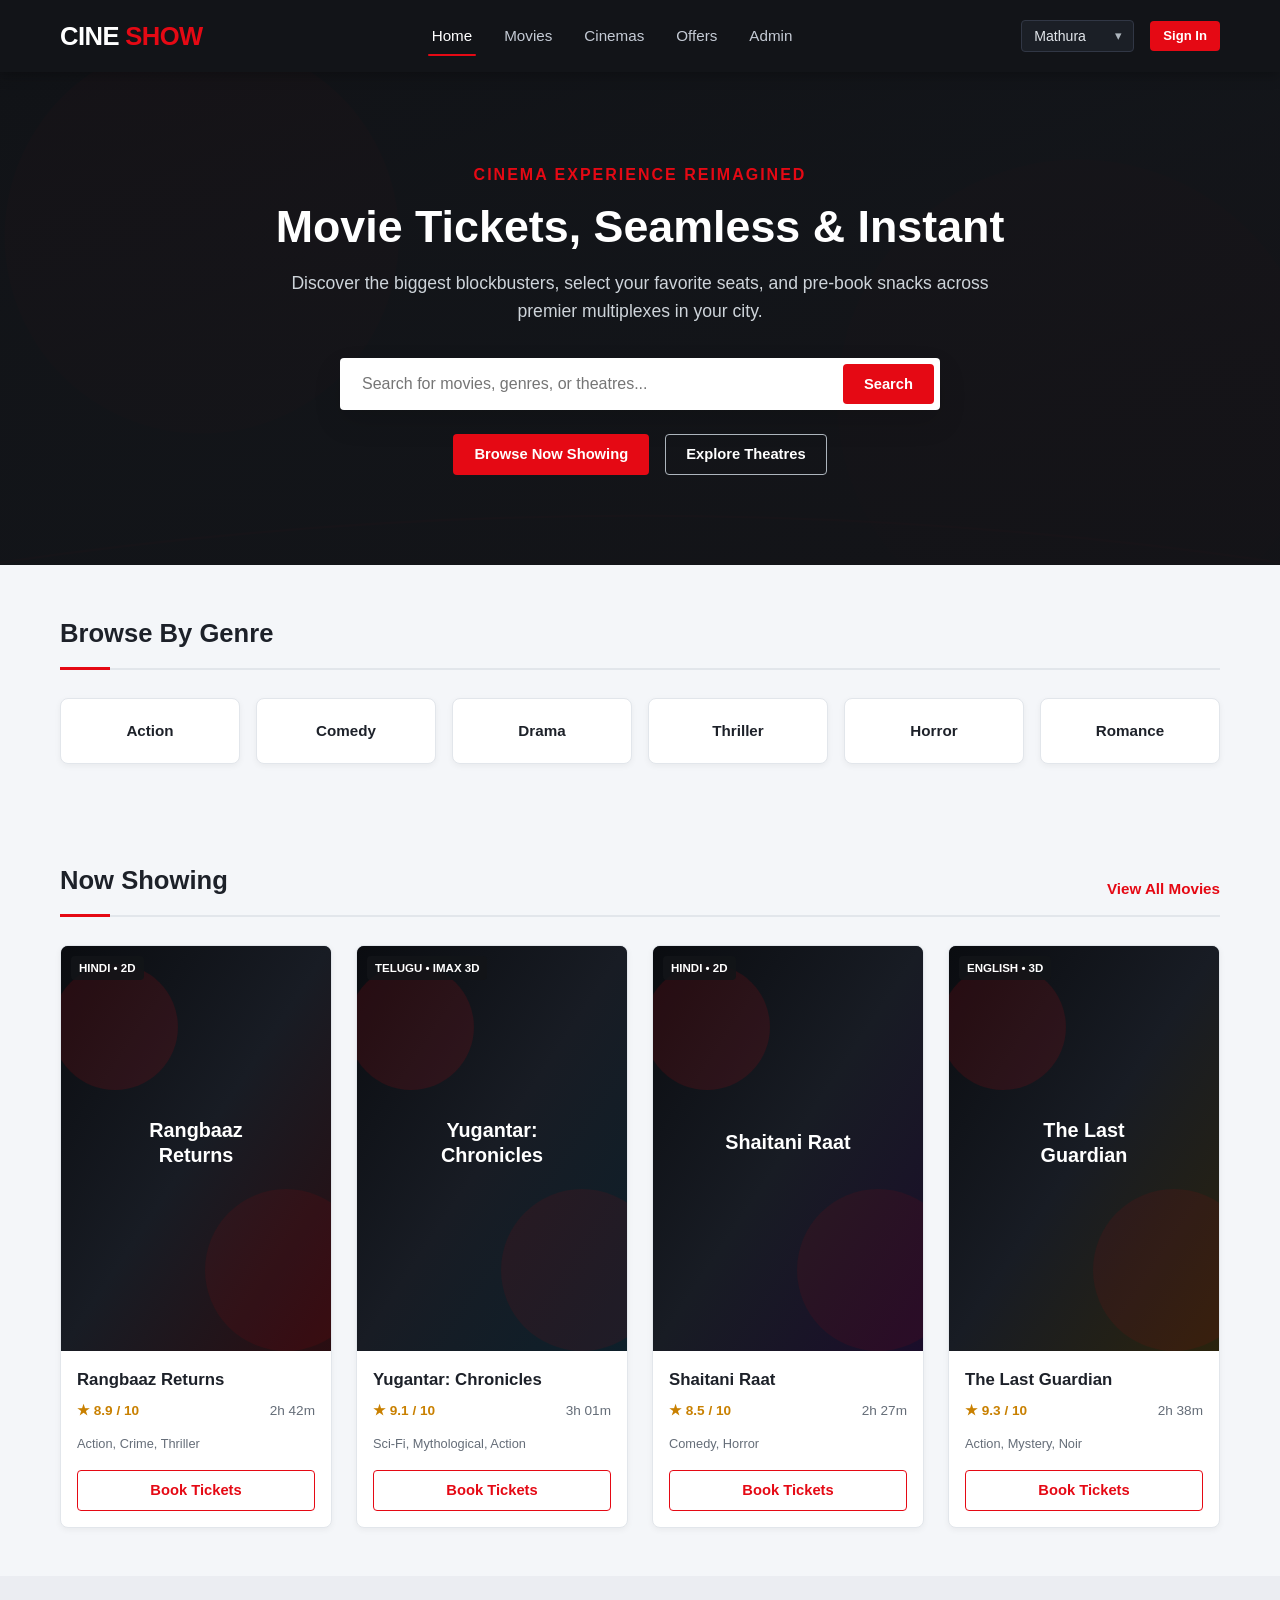
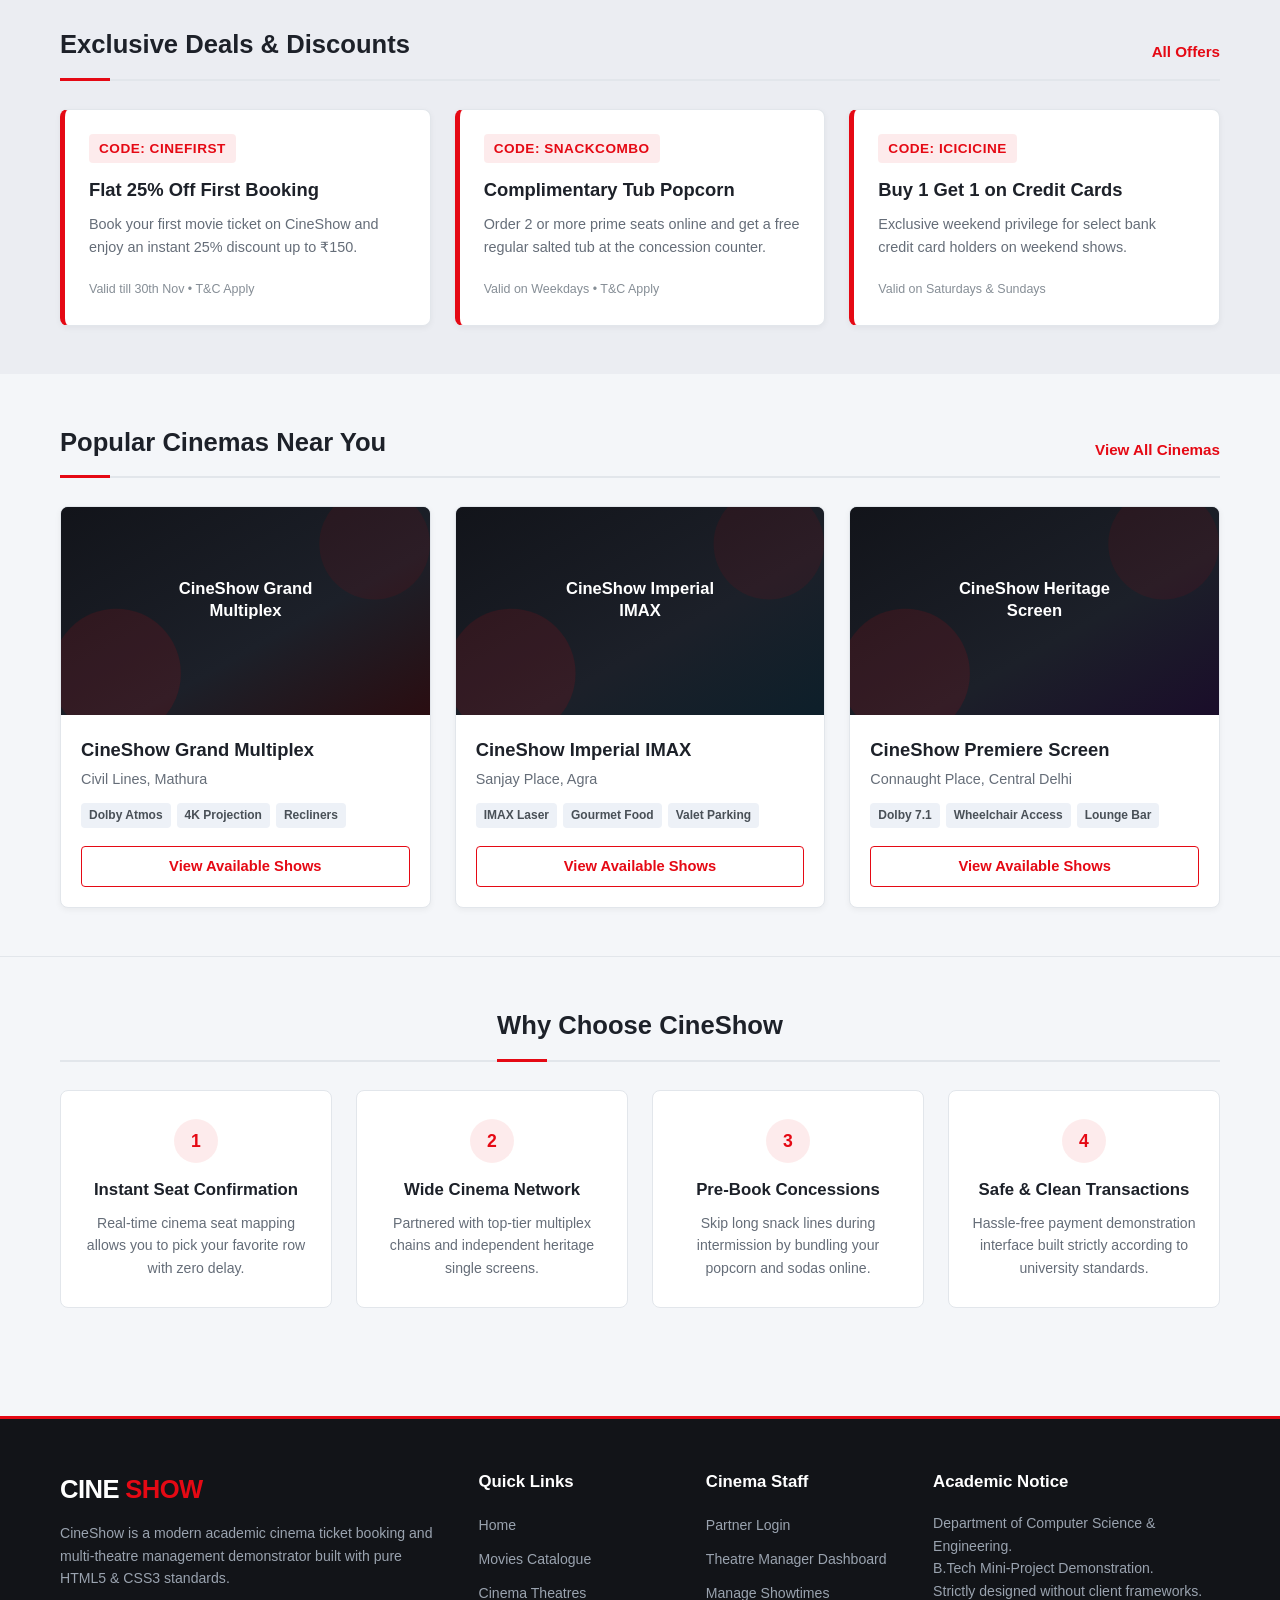
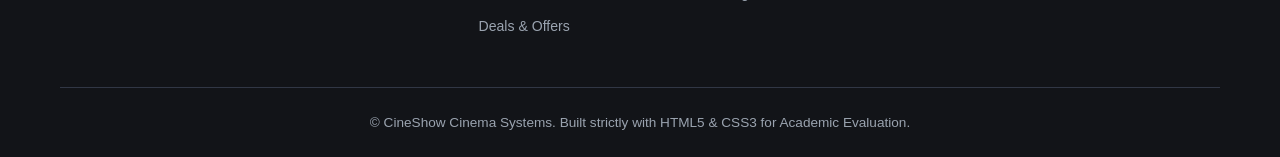
==== commit d65b6cf8: "added admin index pages and styles" ====
--- a/index.html
+++ b/index.html
@@ -3,12 +3,11 @@
 <head>
   <meta charset="UTF-8">
   <meta name="viewport" content="width=device-width, initial-scale=1.0">
-  <title>CineShow | Movie Ticket Booking & Cinema Platform</title>
+  <title>CineShow | Movie Ticket Booking &amp; Cinema Platform</title>
   <link rel="stylesheet" href="css/style.css">
 </head>
 <body>
 
-  <!-- Top Global Header -->
   <header class="site-header">
     <div class="container">
       <a href="index.html" class="brand-logo">
@@ -27,7 +26,7 @@
 
       <div class="header-actions">
         <div class="city-select-wrap">
-          <label for="headerCity" class="visually-hidden" style="display:none;">City</label>
+          <label for="headerCity" class="visually-hidden">City</label>
           <select id="headerCity" class="city-select" aria-label="Select City">
             <option value="mathura" selected>Mathura</option>
             <option value="agra">Agra</option>
@@ -41,13 +40,12 @@
   </header>
 
   <main class="main-content">
-    <!-- Hero Banner -->
     <section class="hero-section">
       <div class="container hero-content">
         <p class="hero-subtitle">Cinema Experience Reimagined</p>
         <h1 class="hero-title">Movie Tickets, Seamless &amp; Instant</h1>
         <p class="hero-desc">Discover the biggest blockbusters, select your favorite seats, and pre-book snacks across premier multiplexes in your city.</p>
-        
+
         <form action="movies.html" method="get" class="hero-search-box">
           <input type="search" name="q" class="hero-search-input" placeholder="Search for movies, genres, or theatres..." required>
           <button type="submit" class="btn btn-primary">Search</button>
@@ -60,7 +58,6 @@
       </div>
     </section>
 
-    <!-- Browse By Genre -->
     <section class="section-wrapper">
       <div class="container">
         <div class="section-head">
@@ -68,50 +65,42 @@
         </div>
         <div class="grid-6">
           <a href="movies.html" class="genre-card">
-            <div class="genre-icon">💥</div>
             <div class="genre-name">Action</div>
           </a>
           <a href="movies.html" class="genre-card">
-            <div class="genre-icon">😂</div>
             <div class="genre-name">Comedy</div>
           </a>
           <a href="movies.html" class="genre-card">
-            <div class="genre-icon">🎭</div>
             <div class="genre-name">Drama</div>
           </a>
           <a href="movies.html" class="genre-card">
-            <div class="genre-icon">🔍</div>
             <div class="genre-name">Thriller</div>
           </a>
           <a href="movies.html" class="genre-card">
-            <div class="genre-icon">👻</div>
             <div class="genre-name">Horror</div>
           </a>
           <a href="movies.html" class="genre-card">
-            <div class="genre-icon">❤️</div>
             <div class="genre-name">Romance</div>
           </a>
         </div>
       </div>
     </section>
 
-    <!-- Now Showing Section -->
     <section class="section-wrapper">
       <div class="container">
         <div class="section-head">
           <h2 class="section-title">Now Showing</h2>
-          <a href="movies.html" class="section-link">View All Movies &rarr;</a>
-        </div>
-        
+          <a href="movies.html" class="section-link">View All Movies</a>
+        </div>
+
         <div class="grid-4">
-          <!-- Movie Card 1 -->
           <article class="movie-card">
             <div class="movie-poster-wrap">
               <span class="movie-badge-lang">Hindi • 2D</span>
-              <img src="images/movie1.svg" alt="Mirzapur: The Final Reckoning Poster">
+              <img src="images/movie1.svg" alt="Rangbaaz Returns Poster">
             </div>
             <div class="movie-card-body">
-              <h3 class="movie-card-title">Mirzapur: The Final Reckoning</h3>
+              <h3 class="movie-card-title">Rangbaaz Returns</h3>
               <div class="movie-meta">
                 <span class="movie-rating">★ 8.9 / 10</span>
                 <span>2h 42m</span>
@@ -121,14 +110,13 @@
             </div>
           </article>
 
-          <!-- Movie Card 2 -->
           <article class="movie-card">
             <div class="movie-poster-wrap">
               <span class="movie-badge-lang">Telugu • IMAX 3D</span>
-              <img src="images/movie2.svg" alt="Kalki 2898 AD Chronicles Poster">
+              <img src="images/movie2.svg" alt="Yugantar Chronicles Poster">
             </div>
             <div class="movie-card-body">
-              <h3 class="movie-card-title">Kalki 2898: Chronicles</h3>
+              <h3 class="movie-card-title">Yugantar: Chronicles</h3>
               <div class="movie-meta">
                 <span class="movie-rating">★ 9.1 / 10</span>
                 <span>3h 01m</span>
@@ -138,14 +126,13 @@
             </div>
           </article>
 
-          <!-- Movie Card 3 -->
           <article class="movie-card">
             <div class="movie-poster-wrap">
               <span class="movie-badge-lang">Hindi • 2D</span>
-              <img src="images/movie3.svg" alt="Stree 2 Night Terror Poster">
+              <img src="images/movie3.svg" alt="Shaitani Raat Poster">
             </div>
             <div class="movie-card-body">
-              <h3 class="movie-card-title">Stree 2: Night Terror</h3>
+              <h3 class="movie-card-title">Shaitani Raat</h3>
               <div class="movie-meta">
                 <span class="movie-rating">★ 8.5 / 10</span>
                 <span>2h 27m</span>
@@ -155,14 +142,13 @@
             </div>
           </article>
 
-          <!-- Movie Card 4 -->
           <article class="movie-card">
             <div class="movie-poster-wrap">
               <span class="movie-badge-lang">English • 3D</span>
-              <img src="images/movie5.svg" alt="Gotham Shadow Legend Rises Poster">
+              <img src="images/movie5.svg" alt="The Last Guardian Poster">
             </div>
             <div class="movie-card-body">
-              <h3 class="movie-card-title">Gotham Shadow: Rises</h3>
+              <h3 class="movie-card-title">The Last Guardian</h3>
               <div class="movie-meta">
                 <span class="movie-rating">★ 9.3 / 10</span>
                 <span>2h 38m</span>
@@ -175,12 +161,11 @@
       </div>
     </section>
 
-    <!-- Offers & Promotions Banner Section -->
-    <section class="section-wrapper" style="background-color: #ebedf2;">
+    <section class="section-wrapper section-alt-bg">
       <div class="container">
         <div class="section-head">
           <h2 class="section-title">Exclusive Deals &amp; Discounts</h2>
-          <a href="offers.html" class="section-link">All Offers &rarr;</a>
+          <a href="offers.html" class="section-link">All Offers</a>
         </div>
         <div class="grid-3">
           <div class="offer-card">
@@ -205,12 +190,11 @@
       </div>
     </section>
 
-    <!-- Popular Theatres -->
     <section class="section-wrapper">
       <div class="container">
         <div class="section-head">
           <h2 class="section-title">Popular Cinemas Near You</h2>
-          <a href="cinemas.html" class="section-link">View All Cinemas &rarr;</a>
+          <a href="cinemas.html" class="section-link">View All Cinemas</a>
         </div>
         <div class="grid-3">
           <article class="cinema-card">
@@ -264,10 +248,9 @@
       </div>
     </section>
 
-    <!-- Why CineShow -->
-    <section class="section-wrapper" style="border-top: 1px solid var(--border-color);">
-      <div class="container">
-        <div class="section-head" style="justify-content: center; text-align: center;">
+    <section class="section-wrapper section-bordered-top">
+      <div class="container">
+        <div class="section-head section-head-center">
           <h2 class="section-title">Why Choose CineShow</h2>
         </div>
         <div class="features-container">
@@ -296,12 +279,11 @@
     </section>
   </main>
 
-  <!-- Global Footer -->
   <footer class="site-footer">
     <div class="container">
       <div class="footer-top-grid">
         <div class="footer-col">
-          <div class="brand-logo" style="margin-bottom: 12px;">
+          <div class="brand-logo footer-brand-logo">
             <span>CINE</span><span class="brand-highlight">SHOW</span>
           </div>
           <p>CineShow is a modern academic cinema ticket booking and multi-theatre management demonstrator built with pure HTML5 &amp; CSS3 standards.</p>
--- a/css/style.css
+++ b/css/style.css
@@ -1,9 +1,3 @@
-/* ==========================================================================
-   CineShow - Movie Ticket Booking & Cinema Management System
-   Unified Stylesheet (Pure CSS3)
-   ========================================================================== */
-
-/* 1. CSS Variables & Theme Definition */
 :root {
   --primary: #e50914;
   --primary-hover: #b80710;
@@ -24,7 +18,7 @@
   --seat-booked: #8c96a3;
   --success: #28a745;
 
-  /* Typography & Sizing */
+  
   --font-stack: -apple-system, BlinkMacSystemFont, "Segoe UI", Roboto, Oxygen, Ubuntu, Cantarell, "Open Sans", sans-serif;
   --radius-sm: 4px;
   --radius-md: 8px;
@@ -36,7 +30,6 @@
   --container-max: 1200px;
 }
 
-/* 2. Reset & Box Sizing */
 *, *::before, *::after {
   box-sizing: border-box;
   margin: 0;
@@ -74,7 +67,6 @@
   list-style: none;
 }
 
-/* 3. Base Layout Containers */
 .container {
   width: 100%;
   max-width: var(--container-max);
@@ -108,7 +100,6 @@
   font-size: 1rem;
 }
 
-/* 4. Global Header & Navigation */
 .site-header {
   background-color: var(--dark);
   color: var(--text-light);
@@ -213,7 +204,6 @@
   font-size: 0.8rem;
 }
 
-/* 5. Buttons */
 .btn {
   display: inline-flex;
   align-items: center;
@@ -271,7 +261,6 @@
   width: 100%;
 }
 
-/* 6. Hero Section (Home) */
 .hero-section {
   position: relative;
   background: linear-gradient(rgba(18, 20, 24, 0.85), rgba(18, 20, 24, 0.95)),
@@ -333,7 +322,6 @@
   gap: 16px;
 }
 
-/* 7. Section Titles & Grids */
 .section-wrapper {
   padding: 48px 0;
 }
@@ -374,7 +362,6 @@
   text-decoration: underline;
 }
 
-/* Grid Systems */
 .grid-4 {
   display: grid;
   grid-template-columns: repeat(4, 1fr);
@@ -393,7 +380,6 @@
   gap: 16px;
 }
 
-/* 8. Genre Pill Cards */
 .genre-card {
   background: var(--surface);
   border: 1px solid var(--border-color);
@@ -410,19 +396,11 @@
   box-shadow: var(--shadow-md);
 }
 
-.genre-icon {
-  font-size: 1.1rem;
-  font-weight: 700;
-  color: var(--primary);
-  margin-bottom: 6px;
-}
-
 .genre-name {
   font-size: 0.95rem;
   font-weight: 600;
 }
 
-/* 9. Movie Cards */
 .movie-card {
   background: var(--surface);
   border-radius: var(--radius-md);
@@ -476,9 +454,10 @@
   font-size: 1.05rem;
   font-weight: 700;
   margin-bottom: 6px;
-  white-space: nowrap;
+  display: -webkit-box;
+  -webkit-line-clamp: 2;
+  -webkit-box-orient: vertical;
   overflow: hidden;
-  text-overflow: ellipsis;
 }
 
 .movie-meta {
@@ -502,7 +481,6 @@
   flex-grow: 1;
 }
 
-/* 10. Cinema Cards */
 .cinema-card {
   background: var(--surface);
   border-radius: var(--radius-md);
@@ -566,7 +544,6 @@
   font-weight: 600;
 }
 
-/* 11. Offer / Deal Cards */
 .offer-card {
   background: var(--surface);
   border: 1px solid var(--border-color);
@@ -605,7 +582,6 @@
   color: #868e96;
 }
 
-/* 12. Feature Highlights (Why Choose CineShow) */
 .features-container {
   display: grid;
   grid-template-columns: repeat(4, 1fr);
@@ -645,7 +621,6 @@
   color: var(--text-muted);
 }
 
-/* 13. Filter Layout (Movies Page) */
 .catalog-layout {
   display: grid;
   grid-template-columns: 260px 1fr;
@@ -693,7 +668,6 @@
   height: 16px;
 }
 
-/* 14. Movie Details Hero & Cast */
 .movie-details-hero {
   background: linear-gradient(135deg, var(--dark) 0%, var(--dark-card) 100%);
   color: var(--text-light);
@@ -785,7 +759,6 @@
   color: var(--text-muted);
 }
 
-/* 15. Cinema Showtimes Table-Style Component */
 .cinema-show-box {
   background: var(--surface);
   border: 1px solid var(--border-color);
@@ -840,7 +813,6 @@
   color: var(--text-muted);
 }
 
-/* 16. Booking Multi-step Form */
 .booking-form-card {
   background: var(--surface);
   border: 1px solid var(--border-color);
@@ -947,7 +919,6 @@
   font-weight: 700;
 }
 
-/* 17. Cinema Seating Layout */
 .seating-wrapper {
   background: var(--surface);
   border: 1px solid var(--border-color);
@@ -1057,6 +1028,19 @@
   font-weight: 600;
   user-select: none;
   border: 1px solid #cfd5dc;
+  cursor: pointer;
+}
+
+.seat-input {
+  position: absolute;
+  opacity: 0;
+  pointer-events: none;
+}
+
+.seat-input:checked + .seat-box {
+  background: var(--seat-selected);
+  color: #ffffff;
+  border-color: var(--primary-hover);
 }
 
 .seat-box.available {
@@ -1077,7 +1061,6 @@
   border-color: #7b8593;
 }
 
-/* 18. Checkout & Pricing Summary */
 .checkout-layout {
   display: grid;
   grid-template-columns: 1fr 380px;
@@ -1150,7 +1133,6 @@
   margin-top: 14px;
 }
 
-/* 19. Payment Form */
 .payment-tabs {
   display: flex;
   flex-direction: column;
@@ -1189,7 +1171,6 @@
   margin-top: 16px;
 }
 
-/* 20. Ticket Confirmation (Success) */
 .ticket-container {
   max-width: 600px;
   margin: 0 auto;
@@ -1259,7 +1240,6 @@
   opacity: 0.85;
 }
 
-/* 21. Authentication (Login / Register) */
 .auth-box {
   max-width: 440px;
   margin: 30px auto;
@@ -1286,7 +1266,6 @@
   color: var(--text-muted);
 }
 
-/* 22. Admin Dashboard Layout & Tables */
 .admin-shell {
   display: grid;
   grid-template-columns: 240px 1fr;
@@ -1355,7 +1334,6 @@
   color: var(--text-main);
 }
 
-/* Accessible & Responsive Tables */
 .table-responsive-wrapper {
   background: var(--surface);
   border: 1px solid var(--border-color);
@@ -1418,7 +1396,6 @@
   color: #856404;
 }
 
-/* 23. Footer */
 .site-footer {
   background-color: var(--dark);
   color: #9aa3af;
@@ -1467,7 +1444,378 @@
   font-size: 0.85rem;
 }
 
-/* 24. Responsive Media Queries */
+.visually-hidden {
+  position: absolute;
+  width: 1px;
+  height: 1px;
+  overflow: hidden;
+  clip: rect(0, 0, 0, 0);
+  white-space: nowrap;
+}
+
+.text-center {
+  text-align: center;
+}
+
+.text-primary {
+  color: var(--primary);
+}
+
+.muted-note {
+  color: var(--text-muted);
+  font-size: 0.95rem;
+}
+
+.btn-lg {
+  padding: 12px 30px;
+  font-size: 1rem;
+}
+
+.btn-secondary-neutral {
+  color: var(--text-main);
+  border-color: var(--border-color);
+}
+
+.section-alt-bg {
+  background: #ebedf2;
+}
+
+.section-bordered-top {
+  border-top: 1px solid var(--border-color);
+}
+
+.section-head-center {
+  justify-content: center;
+  text-align: center;
+}
+
+.footer-brand-logo {
+  margin-bottom: 12px;
+}
+
+.catalog-results-row {
+  display: flex;
+  justify-content: space-between;
+  align-items: center;
+  margin-bottom: 20px;
+}
+
+.filter-sidebar-title {
+  font-size: 1.15rem;
+  font-weight: 800;
+  margin-bottom: 16px;
+}
+
+.badge-rating {
+  background: var(--primary-soft);
+  color: var(--primary);
+  font-weight: 700;
+}
+
+.details-action-row {
+  display: flex;
+  gap: 14px;
+  flex-wrap: wrap;
+  margin-top: 20px;
+}
+
+.trailer-placeholder {
+  background: var(--dark-card);
+  color: var(--text-light);
+  border-radius: var(--radius-md);
+  padding: 60px 24px;
+  text-align: center;
+}
+
+.trailer-placeholder-title {
+  font-size: 1.1rem;
+  font-weight: 700;
+  margin-bottom: 8px;
+}
+
+.review-card {
+  display: flex;
+  flex-direction: column;
+  gap: 8px;
+}
+
+.review-stars {
+  color: var(--primary);
+  font-weight: 700;
+  font-size: 0.9rem;
+}
+
+.review-quote {
+  font-size: 1rem;
+}
+
+.date-select-box {
+  background: #fff;
+  padding: 20px;
+  border-radius: var(--radius-md);
+  border: 1px solid var(--border-color);
+  margin-bottom: 30px;
+}
+
+.date-select-title {
+  font-size: 1.1rem;
+  margin-bottom: 12px;
+}
+
+.date-btn-row {
+  display: flex;
+  gap: 12px;
+  flex-wrap: wrap;
+}
+
+.show-box-header {
+  display: flex;
+  justify-content: space-between;
+  align-items: center;
+  margin-bottom: 8px;
+}
+
+.tag-pill-primary {
+  background: var(--primary-soft);
+  color: var(--primary);
+  font-weight: 700;
+}
+
+.tag-pill-success {
+  background: #e2f0d9;
+  color: #385723;
+  font-weight: 700;
+}
+
+.form-group-fieldset {
+  border: none;
+  padding: 0;
+}
+
+.radio-tile-subtext {
+  font-size: 0.75rem;
+  color: #6c757d;
+}
+
+.form-actions-row {
+  display: flex;
+  justify-content: flex-end;
+  gap: 14px;
+  margin-top: 24px;
+}
+
+.order-box-title {
+  font-size: 1.3rem;
+  font-weight: 700;
+  margin-bottom: 14px;
+}
+
+.ticket-detail-grid {
+  display: grid;
+  grid-template-columns: repeat(2, 1fr);
+  gap: 14px;
+  font-size: 0.92rem;
+}
+
+.detail-label {
+  color: var(--text-muted);
+  display: block;
+}
+
+.snack-section-desc {
+  color: var(--text-muted);
+  font-size: 0.88rem;
+  margin-bottom: 18px;
+}
+
+.snack-checkbox {
+  accent-color: var(--primary);
+  width: 18px;
+  height: 18px;
+}
+
+.snack-desc-text {
+  font-size: 0.8rem;
+  color: var(--text-muted);
+}
+
+.snack-form-actions {
+  margin-top: 24px;
+  display: flex;
+  justify-content: space-between;
+}
+
+.payment-cta-wrap {
+  margin-top: 24px;
+}
+
+.payment-page-container {
+  max-width: 760px;
+}
+
+.form-group-tight {
+  margin-bottom: 0;
+}
+
+.form-grid-2 {
+  display: grid;
+  grid-template-columns: 1fr 1fr;
+  gap: 14px;
+}
+
+.payment-form-actions {
+  border-top: 1px solid var(--border-color);
+  padding-top: 20px;
+  display: flex;
+  justify-content: space-between;
+  align-items: center;
+}
+
+.success-main {
+  padding-top: 40px;
+}
+
+.ticket-footer-note {
+  font-size: 0.78rem;
+  text-align: center;
+  color: var(--text-muted);
+}
+
+.ticket-actions-row {
+  display: flex;
+  gap: 14px;
+  margin-top: 28px;
+}
+
+.label-row-between {
+  display: flex;
+  justify-content: space-between;
+  align-items: baseline;
+}
+
+.link-small-primary {
+  font-size: 0.8rem;
+  color: var(--primary);
+}
+
+.link-primary-bold {
+  color: var(--primary);
+  font-weight: 600;
+}
+
+.checkbox-row {
+  display: flex;
+  align-items: center;
+  gap: 8px;
+}
+
+.accent-primary {
+  accent-color: var(--primary);
+}
+
+.checkbox-label-text {
+  font-size: 0.88rem;
+  cursor: pointer;
+}
+
+.auth-footer-note {
+  text-align: center;
+  margin-top: 24px;
+  font-size: 0.88rem;
+  color: var(--text-muted);
+}
+
+.demo-note-box {
+  margin-top: 20px;
+  padding-top: 14px;
+  border-top: 1px solid var(--border-color);
+  text-align: center;
+}
+
+.demo-note-text {
+  font-size: 0.8rem;
+  color: #868e96;
+}
+
+.staff-badge {
+  font-size: 0.8rem;
+  background: var(--dark-card);
+  padding: 2px 8px;
+  border-radius: 4px;
+  margin-left: 8px;
+  font-weight: 500;
+}
+
+.duty-manager-text {
+  font-size: 0.88rem;
+  color: #adb5bd;
+}
+
+.admin-header-row {
+  display: flex;
+  justify-content: space-between;
+  align-items: baseline;
+  margin-bottom: 24px;
+}
+
+.admin-page-title {
+  font-size: 1.8rem;
+  font-weight: 800;
+}
+
+.stat-trend-positive {
+  font-size: 0.78rem;
+  color: var(--success);
+}
+
+.stat-trend-neutral {
+  font-size: 0.78rem;
+  color: var(--text-muted);
+}
+
+.table-poster-thumb {
+  width: 36px;
+  height: 50px;
+  object-fit: cover;
+  border-radius: 2px;
+}
+
+.cinema-card-header-row {
+  display: flex;
+  justify-content: space-between;
+  align-items: center;
+}
+
+.cinema-rating {
+  color: var(--primary);
+  font-weight: 700;
+}
+
+.seat-summary-bar {
+  border-top: 1px solid var(--border-color);
+  padding-top: 24px;
+  display: flex;
+  justify-content: space-between;
+  align-items: center;
+  flex-wrap: wrap;
+  gap: 14px;
+}
+
+.seat-summary-note {
+  font-size: 0.9rem;
+  color: var(--text-muted);
+}
+
+.seat-summary-subtotal {
+  font-size: 1.1rem;
+  font-weight: 700;
+}
+
+.seat-summary-actions {
+  display: flex;
+  gap: 12px;
+}
+
 @media (max-width: 1024px) {
   .grid-4 {
     grid-template-columns: repeat(2, 1fr);
